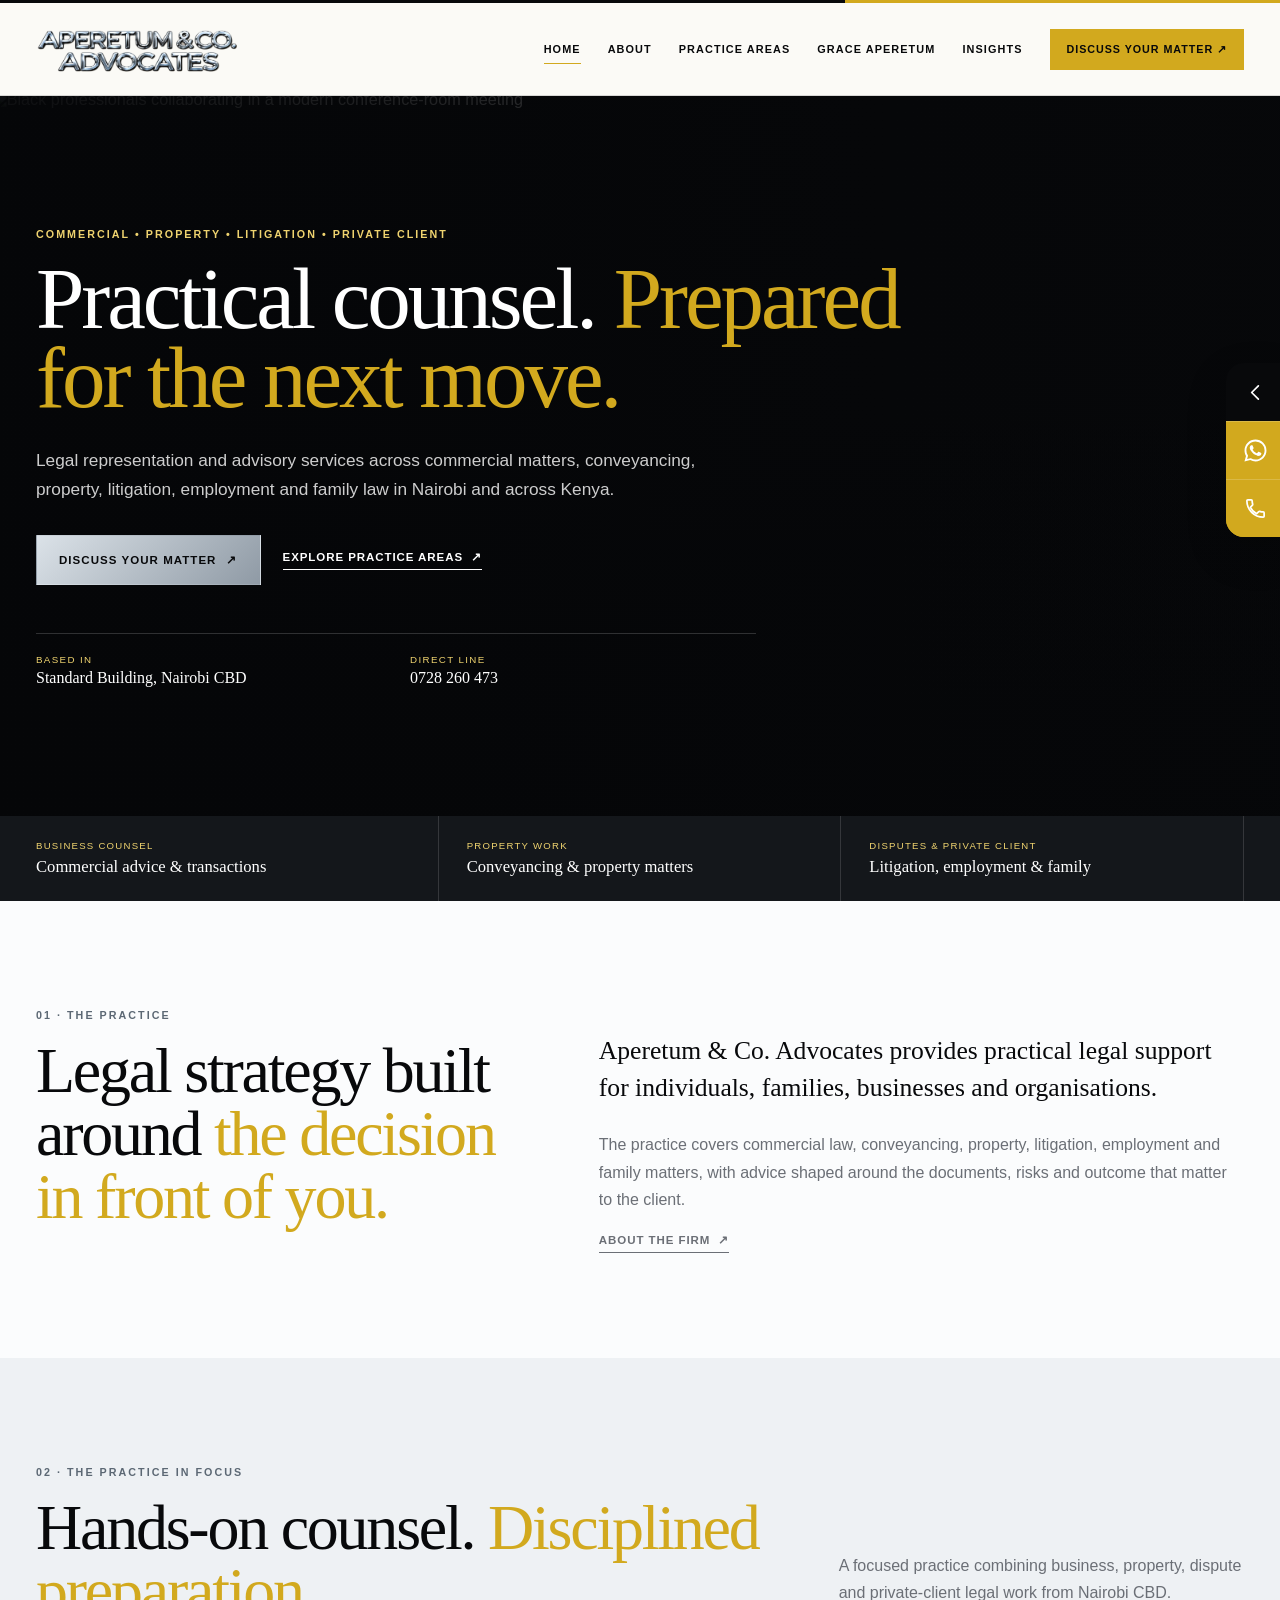
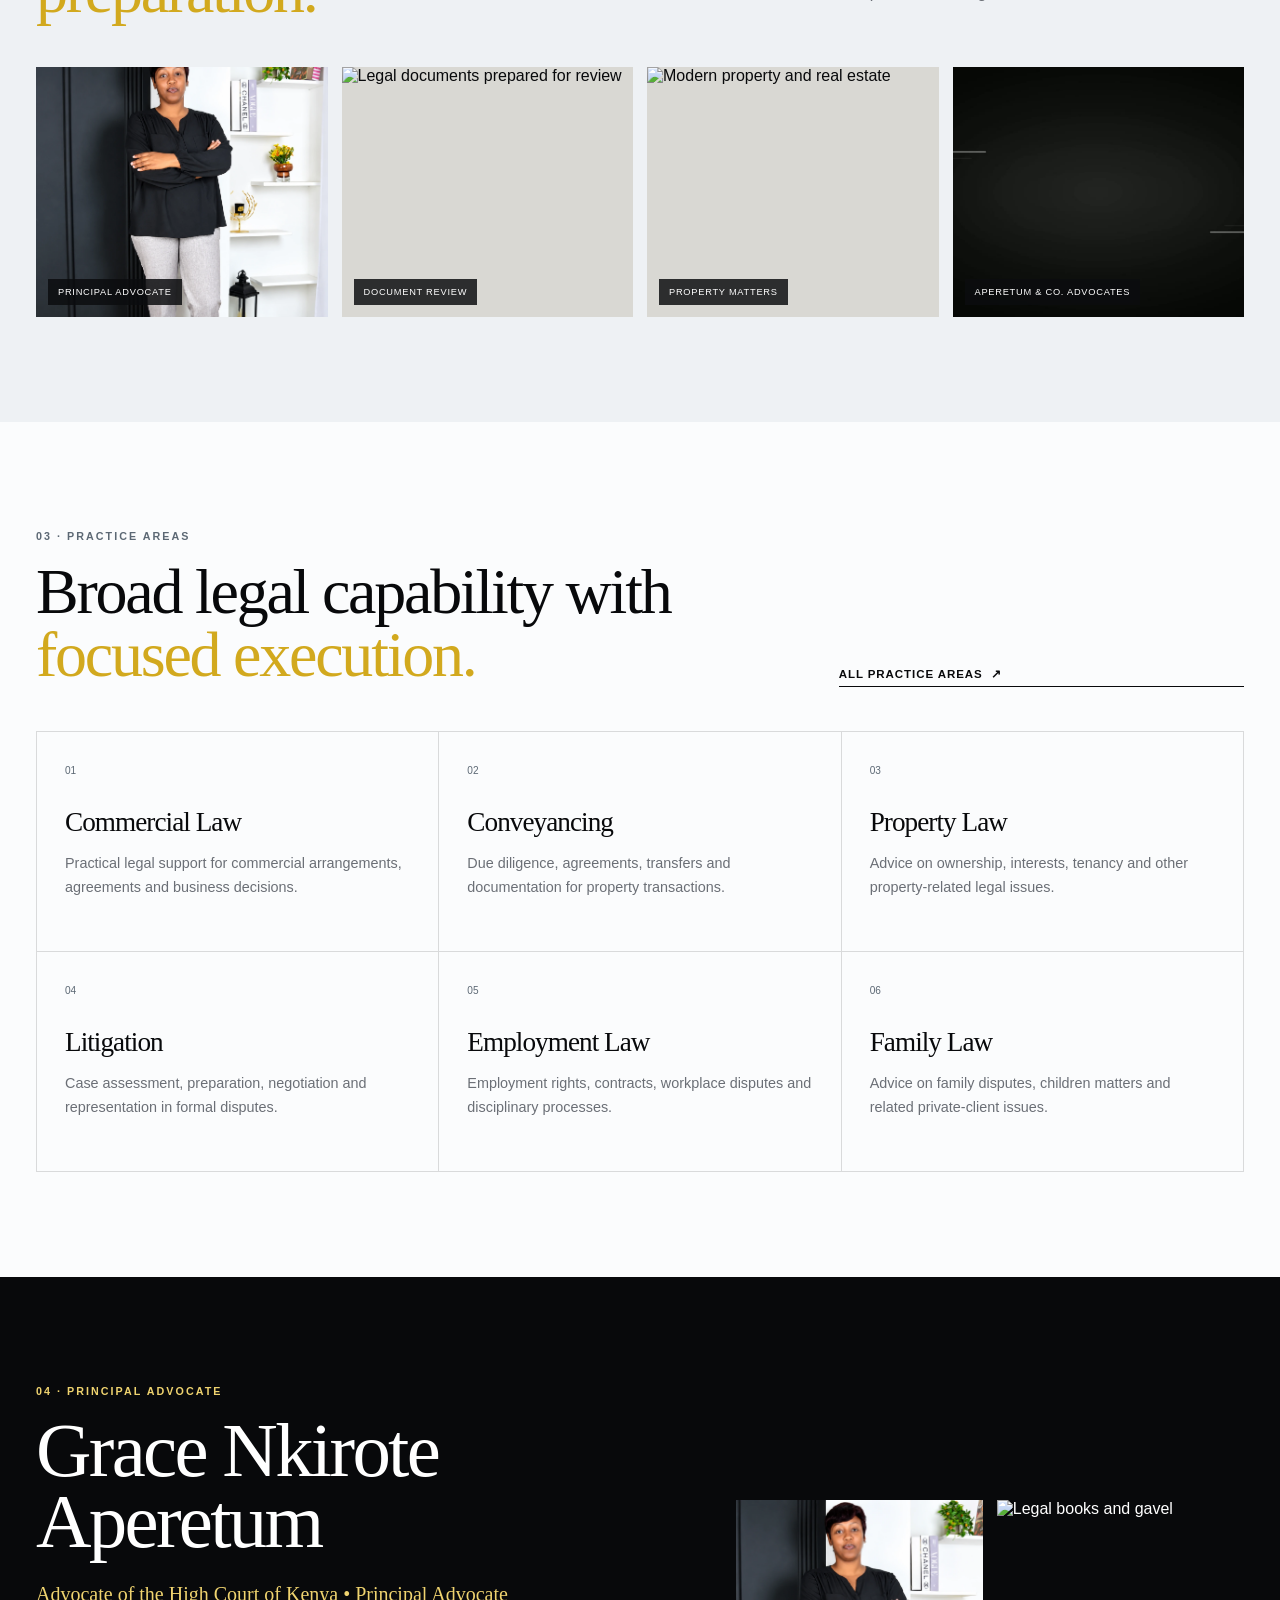
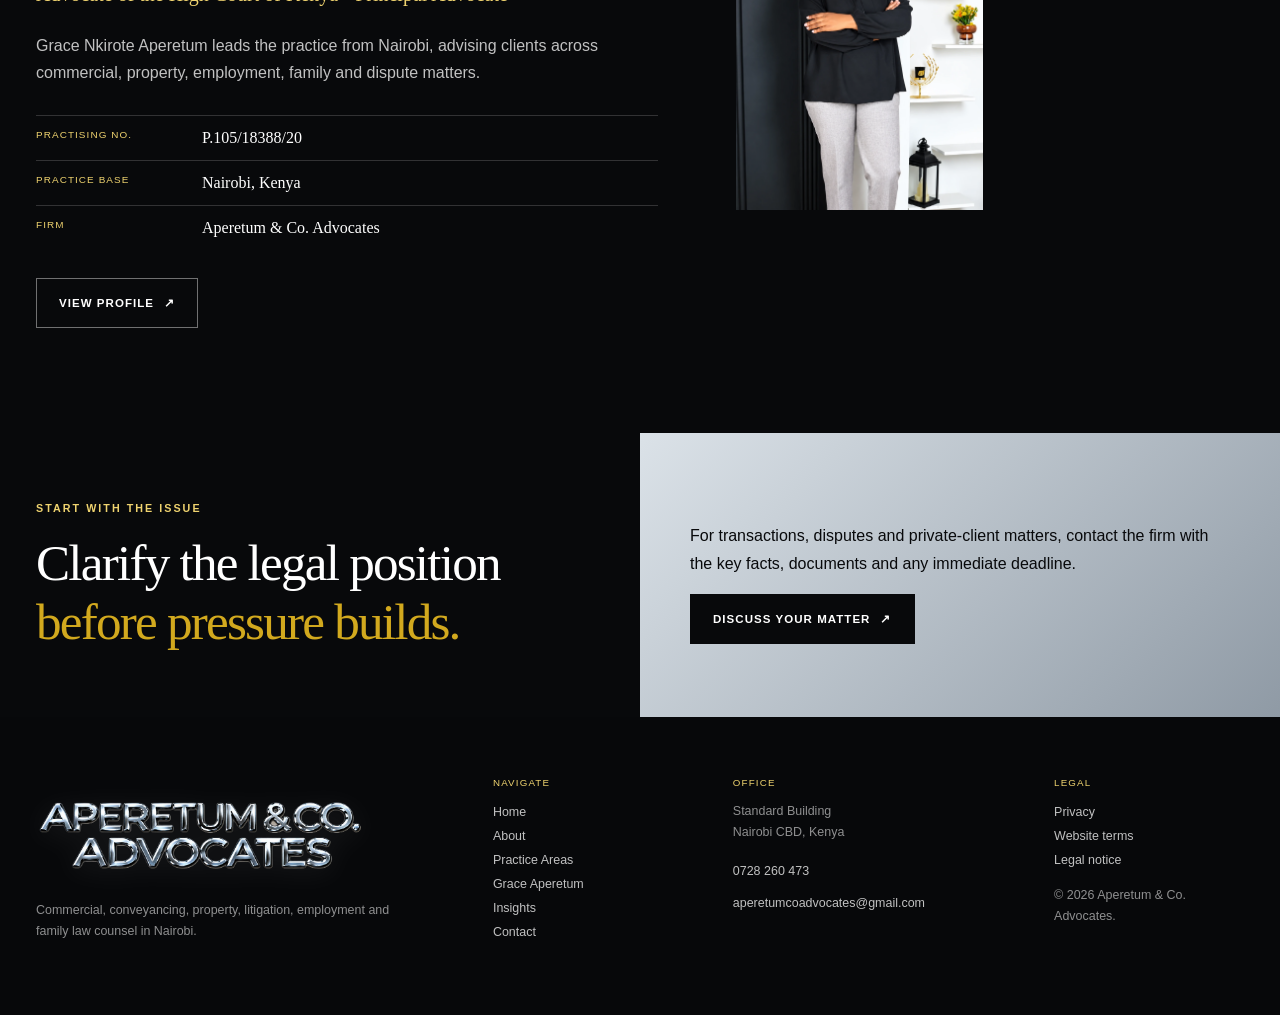
==== index.html @ 04f77118 "Build Aperetum & Co Advocates website" ====
<!doctype html><html lang="en-KE"><head><meta charset="utf-8"><meta name="viewport" content="width=device-width,initial-scale=1,viewport-fit=cover"><title>Aperetum &amp; Co. Advocates | Nairobi</title><meta name="description" content="Nairobi law firm providing commercial, conveyancing, property, litigation, employment and family legal services."><link rel="canonical" href="https://aperetum-co-advocates.vercel.app/"><meta name="theme-color" content="#08090b"><meta property="og:type" content="website"><meta property="og:title" content="Aperetum &amp; Co. Advocates | Nairobi"><meta property="og:description" content="Nairobi law firm providing commercial, conveyancing, property, litigation, employment and family legal services."><meta property="og:url" content="https://aperetum-co-advocates.vercel.app/"><meta property="og:image" content="https://aperetum-co-advocates.vercel.app/images/social-card.jpg"><meta name="twitter:card" content="summary_large_image"><link rel="icon" type="image/png" sizes="192x192" href="/images/icon-192.png"><link rel="apple-touch-icon" href="/images/icon-192.png"><link rel="stylesheet" href="/assets/css/site.css?v=2"><script type="application/ld+json">{"@context": "https://schema.org", "@type": "LegalService", "name": "Aperetum & Co. Advocates", "url": "https://aperetum-co-advocates.vercel.app", "telephone": "+254728260473", "email": "aperetumcoadvocates@gmail.com", "areaServed": "Kenya", "address": {"@type": "PostalAddress", "streetAddress": "Standard Building", "addressLocality": "Nairobi", "addressCountry": "KE"}}</script></head><body><a class="skip-link" href="#main-content">Skip to content</a><header class="site-header" data-header><div class="nav-wrap"><a class="brand" href="/" aria-label="Aperetum & Co. Advocates home"><img src="/assets/media/aperetum-wordmark.webp" alt="Aperetum & Co. Advocates"></a><nav class="desktop-nav" aria-label="Primary navigation"><a href="/" aria-current="page">Home</a><a href="/about">About</a><a href="/practice-areas">Practice Areas</a><a href="/managing-partner">Grace Aperetum</a><a href="/insights">Insights</a><a class="nav-cta" href="/contact">Discuss your matter <span aria-hidden="true">↗</span></a></nav><button class="menu-toggle" type="button" aria-expanded="false" aria-controls="mobile-menu" aria-label="Open menu"><span></span><span></span></button></div><nav class="mobile-menu" id="mobile-menu" aria-label="Mobile navigation" hidden><a href="/" aria-current="page">Home</a><a href="/about">About</a><a href="/practice-areas">Practice Areas</a><a href="/managing-partner">Grace Aperetum</a><a href="/insights">Insights</a><a class="mobile-cta" href="/contact">Discuss your matter <span>↗</span></a></nav></header><aside class="contact-rail is-collapsed" aria-label="Quick contact" data-contact-rail><div class="contact-rail-stack"><button class="contact-rail-toggle" type="button" aria-label="Open contact options" aria-expanded="false" data-contact-toggle><svg viewBox="0 0 24 24" aria-hidden="true"><path d="M9 5l7 7-7 7"/></svg></button><div class="contact-rail-actions"><a href="https://wa.me/254728260473?text=Hello%20Aperetum%20%26%20Co.%20Advocates%2C%20I%20would%20like%20to%20discuss%20a%20legal%20matter." target="_blank" rel="noopener" aria-label="WhatsApp Aperetum & Co. Advocates"><svg class="brand-icon" viewBox="0 0 24 24" aria-hidden="true"><path d="M17.472 14.382c-.297-.149-1.758-.867-2.03-.967-.273-.099-.471-.148-.67.15-.197.297-.767.966-.94 1.164-.173.198-.347.223-.644.075-.297-.149-1.255-.463-2.39-1.475-.883-.788-1.48-1.761-1.653-2.059-.173-.297-.018-.458.13-.606.134-.133.298-.347.446-.52.149-.174.198-.298.298-.497.099-.198.05-.371-.025-.52-.075-.149-.669-1.612-.916-2.207-.242-.579-.487-.5-.669-.51-.173-.008-.372-.01-.57-.01-.198 0-.52.074-.792.372-.272.297-1.04 1.016-1.04 2.479s1.065 2.876 1.213 3.074c.149.198 2.095 3.2 5.077 4.487.709.306 1.262.489 1.694.626.712.226 1.36.194 1.872.118.571-.085 1.758-.719 2.006-1.413.248-.694.248-1.289.173-1.413-.074-.124-.272-.198-.57-.347M12.004 21.5h-.004a9.45 9.45 0 0 1-4.817-1.318l-.345-.205-3.583.94.956-3.493-.224-.358A9.43 9.43 0 0 1 2.5 11.996C2.5 6.757 6.765 2.5 12.005 2.5a9.42 9.42 0 0 1 6.72 2.786 9.43 9.43 0 0 1 2.775 6.718c-.002 5.238-4.267 9.496-9.496 9.496m8.085-17.585A11.36 11.36 0 0 0 12.004.56C5.7.56.573 5.689.57 11.994c0 2.009.524 3.97 1.519 5.699L.475 23.592l6.035-1.583a11.43 11.43 0 0 0 5.49 1.4h.005c6.303 0 11.43-5.128 11.433-11.435a11.36 11.36 0 0 0-3.349-8.059"/></svg></a><a href="tel:+254728260473" aria-label="Call Aperetum & Co. Advocates"><svg viewBox="0 0 24 24" aria-hidden="true"><path d="M6.62 10.79a15.46 15.46 0 0 0 6.59 6.59l2.2-2.2a1 1 0 0 1 1.02-.24c1.12.37 2.33.57 3.57.57a1 1 0 0 1 1 1V20a1 1 0 0 1-1 1C10.61 21 3 13.39 3 4a1 1 0 0 1 1-1h3.5a1 1 0 0 1 1 1c0 1.25.2 2.45.57 3.57a1 1 0 0 1-.25 1.02l-2.2 2.2z"/></svg></a></div></div></aside><main id="main-content"><section class="home-hero video-hero"><img class="hero-background" src="https://images.pexels.com/photos/1181427/pexels-photo-1181427.jpeg?auto=compress&cs=tinysrgb&w=2400" alt="Black professionals collaborating in a modern conference-room meeting" fetchpriority="high" decoding="async"><div class="hero-video-overlay" aria-hidden="true"></div><div class="home-hero-copy reveal"><p class="eyebrow light">Commercial • Property • Litigation • Private Client</p><h1>Practical counsel. <span>Prepared for the next move.</span></h1><p class="hero-lede">Legal representation and advisory services across commercial matters, conveyancing, property, litigation, employment and family law in Nairobi and across Kenya.</p><div class="hero-actions"><a class="button button-gold" href="/contact">Discuss your matter <span>↗</span></a><a class="text-link light-link" href="/practice-areas">Explore practice areas <span>↗</span></a></div><div class="hero-facts"><div><span>Based in</span><strong>Standard Building, Nairobi CBD</strong></div><div><span>Direct line</span><strong>0728 260 473</strong></div></div></div></section><section class="signal-strip"><div><span>Business counsel</span><strong>Commercial advice & transactions</strong></div><div><span>Property work</span><strong>Conveyancing & property matters</strong></div><div><span>Disputes & private client</span><strong>Litigation, employment & family</strong></div></section><section class="section"><div class="container intro-grid"><div><p class="eyebrow">01 · The practice</p><h2>Legal strategy built around <span>the decision in front of you.</span></h2></div><div class="copy"><p class="lead">Aperetum & Co. Advocates provides practical legal support for individuals, families, businesses and organisations.</p><p>The practice covers commercial law, conveyancing, property, litigation, employment and family matters, with advice shaped around the documents, risks and outcome that matter to the client.</p><a class="text-link" href="/about">About the firm <span>↗</span></a></div></div></section><section class="section soft"><div class="container"><div class="section-heading"><div><p class="eyebrow">02 · The practice in focus</p><h2>Hands-on counsel. <span>Disciplined preparation.</span></h2></div><p>A focused practice combining business, property, dispute and private-client legal work from Nairobi CBD.</p></div><div class="media-tiles"><figure class="media-tile reveal"><img loading="lazy" src="/assets/media/grace-aperetum.webp" alt="Grace Nkirote Aperetum, Principal Advocate"><figcaption>Principal Advocate</figcaption></figure><figure class="media-tile reveal"><img loading="lazy" src="https://images.unsplash.com/photo-1450101499163-c8848c66ca85?auto=format&fit=crop&w=1200&q=82" alt="Legal documents prepared for review"><figcaption>Document review</figcaption></figure><figure class="media-tile reveal"><img loading="lazy" src="https://images.unsplash.com/photo-1560518883-ce09059eeffa?auto=format&fit=crop&w=1200&q=82" alt="Modern property and real estate"><figcaption>Property matters</figcaption></figure><figure class="media-tile reveal"><video autoplay muted loop playsinline preload="metadata" poster="/assets/media/aperetum-logo-poster.jpg" aria-label="Animated Aperetum & Co. Advocates logo"><source src="/assets/media/aperetum-logo-intro.mp4" type="video/mp4"></video><figcaption>Aperetum & Co. Advocates</figcaption></figure></div></div></section><section class="section"><div class="container"><div class="section-heading"><div><p class="eyebrow">03 · Practice areas</p><h2>Broad legal capability with <span>focused execution.</span></h2></div><a class="text-link" href="/practice-areas">All practice areas <span>↗</span></a></div><div class="service-grid"><article><span>01</span><h3>Commercial Law</h3><p>Practical legal support for commercial arrangements, agreements and business decisions.</p></article><article><span>02</span><h3>Conveyancing</h3><p>Due diligence, agreements, transfers and documentation for property transactions.</p></article><article><span>03</span><h3>Property Law</h3><p>Advice on ownership, interests, tenancy and other property-related legal issues.</p></article><article><span>04</span><h3>Litigation</h3><p>Case assessment, preparation, negotiation and representation in formal disputes.</p></article><article><span>05</span><h3>Employment Law</h3><p>Employment rights, contracts, workplace disputes and disciplinary processes.</p></article><article><span>06</span><h3>Family Law</h3><p>Advice on family disputes, children matters and related private-client issues.</p></article></div></div></section><section class="section dark"><div class="container profile-compact"><div class="profile-copy"><p class="eyebrow light">04 · Principal Advocate</p><h2>Grace Nkirote Aperetum</h2><p class="role">Advocate of the High Court of Kenya • Principal Advocate</p><p>Grace Nkirote Aperetum leads the practice from Nairobi, advising clients across commercial, property, employment, family and dispute matters.</p><div class="credential-list"><div><span>Practising no.</span><strong>P.105/18388/20</strong></div><div><span>Practice base</span><strong>Nairobi, Kenya</strong></div><div><span>Firm</span><strong>Aperetum & Co. Advocates</strong></div></div><a class="button button-outline-light" href="/managing-partner">View profile <span>↗</span></a></div><div class="profile-mini-tiles"><img loading="lazy" src="/assets/media/grace-aperetum.webp" alt="Grace Nkirote Aperetum"><img loading="lazy" src="https://images.unsplash.com/photo-1589829545856-d10d557cf95f?auto=format&fit=crop&w=1200&q=82" alt="Legal books and gavel"></div></div></section><section class="cta-section"><div><p class="eyebrow light">Start with the issue</p><h2>Clarify the legal position <span>before pressure builds.</span></h2></div><div><p>For transactions, disputes and private-client matters, contact the firm with the key facts, documents and any immediate deadline.</p><a class="button button-dark" href="/contact">Discuss your matter <span>↗</span></a></div></section></main><footer class="site-footer"><div class="footer-grid"><div class="footer-brand"><img src="/assets/media/aperetum-wordmark.webp" alt="Aperetum & Co. Advocates"><p>Commercial, conveyancing, property, litigation, employment and family law counsel in Nairobi.</p></div><div><span class="footer-kicker">Navigate</span><a href="/">Home</a><a href="/about">About</a><a href="/practice-areas">Practice Areas</a><a href="/managing-partner">Grace Aperetum</a><a href="/insights">Insights</a><a href="/contact">Contact</a></div><div><span class="footer-kicker">Office</span><p>Standard Building<br>Nairobi CBD, Kenya</p><p><a href="tel:+254728260473">0728 260 473</a><a href="mailto:aperetumcoadvocates@gmail.com">aperetumcoadvocates@gmail.com</a></p></div><div><span class="footer-kicker">Legal</span><a href="/privacy">Privacy</a><a href="/terms">Website terms</a><a href="/legal-notice">Legal notice</a><p>© 2026 Aperetum & Co. Advocates.</p></div></div></footer><script src="/assets/js/site.js?v=2" defer></script></body></html>
---- assets/css/site.css ----
:root{--ink:#08090b;--ink2:#14171b;--gold:#d2a91e;--gold2:#efd36f;--paper:#fbfcfd;--soft:#eef1f4;--white:#fff;--muted:#6b6f76;--line:rgba(11,12,15,.14);--container:1320px;--serif:Georgia,"Times New Roman",serif;--sans:Inter,ui-sans-serif,-apple-system,BlinkMacSystemFont,"Segoe UI",Arial,sans-serif;--shadow:0 22px 60px rgba(11,12,15,.13)}
*{box-sizing:border-box}html{scroll-behavior:smooth;overflow-x:hidden}body{margin:0;background:var(--paper);color:var(--ink);font-family:var(--sans);overflow-x:hidden;-webkit-font-smoothing:antialiased}a{color:inherit;text-decoration:none}img,video{display:block;max-width:100%}button,input,textarea,select{font:inherit}.container{width:min(var(--container),calc(100% - 72px));margin-inline:auto}.eyebrow{margin:0 0 16px;text-transform:uppercase;letter-spacing:.19em;font-size:.67rem;font-weight:850;color:#5c6874}.eyebrow.light{color:var(--gold2)}h1,h2,h3{font-family:var(--serif);font-weight:500;letter-spacing:-.035em;margin:0}h1 span,h2 span{color:var(--gold)}p{line-height:1.72}.lead{font-family:var(--serif);font-size:clamp(1.28rem,2vw,1.75rem);line-height:1.45}.button{display:inline-flex;align-items:center;justify-content:center;gap:10px;min-height:50px;padding:0 22px;border:1px solid transparent;text-transform:uppercase;letter-spacing:.09em;font-size:.72rem;font-weight:850;transition:.22s ease;cursor:pointer}.button-gold{background:linear-gradient(135deg,#dbe2e8,#8f9aa5);color:#08090b}.button-gold:hover{background:#cfd7de;transform:translateY(-1px)}.button-outline-light{border-color:rgba(255,255,255,.42);color:#fff}.button-outline-light:hover{background:#fff;color:var(--ink)}.button-dark{background:var(--ink);color:#fff}.button-light{background:#fff;color:var(--ink)}.text-link{display:inline-flex;align-items:center;gap:8px;padding-bottom:5px;border-bottom:1px solid currentColor;text-transform:uppercase;letter-spacing:.08em;font-size:.72rem;font-weight:850}.light-link{color:#fff}.reveal{opacity:0;transform:translateY(16px);transition:opacity .65s ease,transform .65s ease}.reveal.is-visible{opacity:1;transform:none}
.site-header{position:sticky;top:0;z-index:100;background:rgba(251,250,246,.96);backdrop-filter:blur(16px);border-top:3px solid var(--ink);border-bottom:1px solid var(--line)}.site-header:after{content:"";position:absolute;right:0;top:-3px;width:34%;height:3px;background:var(--gold)}.nav-wrap{width:min(var(--container),calc(100% - 72px));height:92px;margin:auto;display:flex;align-items:center;gap:38px}.brand{margin-right:auto;min-width:0;display:flex;align-items:center}.brand img{width:318px;height:74px;object-fit:contain;object-position:left center}.desktop-nav{display:flex;align-items:center;gap:27px}.desktop-nav>a:not(.nav-cta){font-size:.68rem;text-transform:uppercase;letter-spacing:.1em;font-weight:850;position:relative;white-space:nowrap}.desktop-nav>a:not(.nav-cta):after{content:"";position:absolute;left:0;bottom:-9px;width:0;height:1px;background:var(--gold);transition:.2s}.desktop-nav>a:hover:after,.desktop-nav>a[aria-current="page"]:after{width:100%}.nav-cta{background:var(--gold);padding:14px 17px;font-size:.67rem;text-transform:uppercase;letter-spacing:.09em;font-weight:850;white-space:nowrap}.menu-toggle{display:none;width:44px;height:44px;border:1px solid var(--line);background:transparent;padding:10px}.menu-toggle span{display:block;height:2px;background:var(--ink);margin:6px 0}.mobile-menu{position:absolute;left:0;right:0;top:100%;background:var(--paper);padding:18px 24px 28px;border-bottom:1px solid var(--line);box-shadow:0 18px 30px rgba(11,12,15,.08)}.mobile-menu a{display:flex;justify-content:space-between;padding:14px 0;border-bottom:1px solid var(--line);font-family:var(--serif);font-size:1.2rem}.mobile-menu .mobile-cta{margin-top:14px;background:var(--gold);padding:15px 16px;border:0;font-family:var(--sans);font-size:.72rem;text-transform:uppercase;letter-spacing:.08em;font-weight:850}
.video-hero{position:relative;min-height:720px;color:#fff;display:flex;align-items:stretch;overflow:hidden;background:#07080a}.hero-background{position:absolute;inset:0;width:100%;height:100%;object-fit:cover;object-position:center 48%;filter:saturate(.78) contrast(1.07) brightness(.9);transform:scale(1.015)}.hero-video-overlay{position:absolute;inset:0;background:linear-gradient(90deg,rgba(5,6,8,.96) 0%,rgba(5,6,8,.86) 40%,rgba(5,6,8,.52) 67%,rgba(5,6,8,.25) 100%),linear-gradient(0deg,rgba(5,6,8,.68),transparent 60%)}.home-hero-copy{position:relative;z-index:2;width:min(var(--container),calc(100% - 72px));margin:auto;padding:clamp(74px,7vw,118px) 0;display:flex;flex-direction:column;justify-content:center}.home-hero h1{font-size:clamp(4rem,6.8vw,7.2rem);line-height:.91;max-width:900px}.hero-lede{max-width:730px;color:rgba(255,255,255,.8);font-size:1.08rem;margin:28px 0 30px}.hero-actions{display:flex;align-items:center;gap:22px;flex-wrap:wrap}.hero-facts{display:grid;grid-template-columns:1fr 1fr;gap:28px;margin-top:48px;padding-top:20px;border-top:1px solid rgba(255,255,255,.17);max-width:720px}.hero-facts span{display:block;text-transform:uppercase;letter-spacing:.14em;font-size:.61rem;color:var(--gold2);margin-bottom:4px}.hero-facts strong{font-family:var(--serif);font-weight:500}.signal-strip{background:var(--ink2);color:#fff;display:grid;grid-template-columns:repeat(3,1fr);padding:0 max(36px,calc((100vw - var(--container))/2))}.signal-strip>div{padding:24px 28px;border-right:1px solid rgba(255,255,255,.14)}.signal-strip>div:first-child{padding-left:0}.signal-strip span{display:block;text-transform:uppercase;letter-spacing:.13em;font-size:.6rem;color:var(--gold2);margin-bottom:6px}.signal-strip strong{font-family:var(--serif);font-weight:500;font-size:1.04rem}
.section{padding:105px 0}.soft{background:var(--soft)}.dark{background:var(--ink);color:#fff}.intro-grid,.editorial-two{display:grid;grid-template-columns:.85fr 1.15fr;gap:86px}.intro-grid h2,.editorial-two h2,.section-heading h2{font-size:clamp(2.9rem,5vw,5.4rem);line-height:.98}.copy{color:var(--muted)}.copy .lead{color:var(--ink)}.section-heading{display:grid;grid-template-columns:1.3fr .7fr;gap:50px;align-items:end;margin-bottom:44px}.section-heading>p{color:var(--muted);max-width:430px}.media-tiles{display:grid;grid-template-columns:repeat(4,1fr);gap:14px}.media-tile{margin:0;position:relative;height:250px;background:#d9d8d3;overflow:hidden}.media-tile img,.media-tile video{width:100%;height:100%;object-fit:cover}.media-tile figcaption,.profile-tile-wall figcaption,.visual-band figcaption,.insight-tiles figcaption,.contact-photo figcaption,.motion-card figcaption{position:absolute;left:12px;bottom:12px;background:rgba(11,12,15,.84);color:#fff;padding:8px 10px;text-transform:uppercase;letter-spacing:.08em;font-size:.58rem;z-index:2}.service-grid{display:grid;grid-template-columns:repeat(3,1fr);border-top:1px solid var(--line);border-left:1px solid var(--line)}.service-grid article{min-height:220px;padding:28px;border-right:1px solid var(--line);border-bottom:1px solid var(--line)}.service-grid span{font-size:.63rem;color:#5c6874}.service-grid h3{font-size:1.7rem;line-height:1.05;margin:30px 0 12px}.service-grid p{color:var(--muted);font-size:.9rem}.profile-compact{display:grid;grid-template-columns:1.1fr .9fr;gap:78px;align-items:center}.profile-copy h2{font-size:clamp(3.3rem,6vw,6rem);line-height:.92}.profile-copy .role{font-family:var(--serif);font-size:1.25rem;color:var(--gold2)}.dark .profile-copy>p:not(.eyebrow):not(.role){color:rgba(255,255,255,.75);max-width:680px}.credential-list{margin:28px 0}.credential-list>div{display:grid;grid-template-columns:150px 1fr;gap:16px;padding:13px 0;border-top:1px solid rgba(255,255,255,.17)}.credential-list span{font-size:.62rem;text-transform:uppercase;letter-spacing:.11em;color:var(--gold2)}.credential-list strong{font-family:var(--serif);font-weight:500}.credential-list.light>div{border-color:var(--line)}.credential-list.light span{color:#5c6874}.profile-mini-tiles{display:grid;grid-template-columns:1fr 1fr;gap:14px}.profile-mini-tiles img{width:100%;height:310px;object-fit:cover}.profile-mini-tiles img:first-child{object-position:center 30%}.cta-section{display:grid;grid-template-columns:1fr 1fr;background:var(--ink);color:#fff}.cta-section>div{padding:66px max(36px,calc((100vw - var(--container))/2));padding-right:50px}.cta-section>div:last-child{background:linear-gradient(135deg,#dbe2e8,#8f9aa5);color:#08090b;padding-left:50px;display:flex;flex-direction:column;justify-content:center;align-items:flex-start}.cta-section h2{font-size:clamp(2.8rem,4vw,4.8rem)}
.page-hero{background:var(--soft);min-height:390px;padding:82px max(36px,calc((100vw - var(--container))/2));display:flex;align-items:end;border-bottom:1px solid var(--line)}.page-hero>div{max-width:980px}.page-hero h1{font-size:clamp(4rem,7vw,7.4rem);line-height:.91}.page-hero p:last-child{max-width:760px;color:var(--muted);font-size:1.02rem}.page-hero.compact{min-height:280px}.values-grid{display:grid;grid-template-columns:repeat(4,1fr);gap:1px;background:var(--line)}.values-grid article{background:var(--paper);padding:34px}.values-grid span{font-size:.62rem;color:#5c6874}.values-grid h3{font-size:1.9rem;margin:40px 0 10px}.values-grid p{color:var(--muted)}.fact-grid{display:grid;grid-template-columns:repeat(3,1fr);border-top:1px solid var(--line);border-left:1px solid var(--line)}.fact-grid>div{padding:24px;border-right:1px solid var(--line);border-bottom:1px solid var(--line)}.fact-grid span{display:block;font-size:.62rem;text-transform:uppercase;letter-spacing:.11em;color:var(--muted);margin-bottom:8px}.fact-grid strong{font-family:var(--serif);font-size:1.12rem}.service-list article{display:grid;grid-template-columns:70px 1fr;gap:22px;padding:34px 0;border-top:1px solid var(--line)}.service-list article:last-child{border-bottom:1px solid var(--line)}.service-list article>span{font-size:.65rem;color:#5c6874}.service-list h2{font-size:clamp(2.2rem,4vw,4.2rem)}.service-list p{max-width:820px;color:var(--muted)}.profile-page{display:grid;grid-template-columns:1.02fr .98fr;gap:70px;align-items:start}.profile-page .profile-copy .role{color:#5c6874}.profile-page .profile-copy>p{color:var(--muted)}.profile-tile-wall{display:grid;grid-template-columns:1fr 1fr;gap:14px}.profile-tile-wall figure{margin:0;position:relative;height:290px;overflow:hidden;background:#fff}.profile-tile-wall img{width:100%;height:100%;object-fit:cover}.profile-tile-wall figure:first-child{grid-column:1/-1;height:520px}.profile-tile-wall figure:first-child img{object-position:center 32%}.insight-list{display:grid;grid-template-columns:1fr 1fr;border-top:1px solid var(--line);border-left:1px solid var(--line)}.insight-list article{padding:30px;min-height:270px;border-right:1px solid var(--line);border-bottom:1px solid var(--line)}.insight-list span{font-size:.63rem;text-transform:uppercase;letter-spacing:.12em;color:#5c6874}.insight-list h2{font-size:2rem;line-height:1.05;margin:24px 0 12px}.insight-list p{color:var(--muted)}.contact-layout{display:grid;grid-template-columns:.9fr 1.1fr;gap:76px}.contact-layout h2{font-size:clamp(2.8rem,4.5vw,4.8rem)}.contact-facts{margin:30px 0;border-top:1px solid var(--line)}.contact-facts>div{padding:16px 0;border-bottom:1px solid var(--line)}.contact-facts span{display:block;font-size:.61rem;text-transform:uppercase;letter-spacing:.11em;color:var(--muted);margin-bottom:5px}.contact-facts strong{font-family:var(--serif);font-weight:500}.contact-note{color:var(--muted);font-size:.86rem}.enquiry-form{background:var(--soft);padding:34px}.enquiry-form label{display:grid;gap:7px;margin-bottom:18px;text-transform:uppercase;letter-spacing:.09em;font-size:.66rem;font-weight:850}.enquiry-form input,.enquiry-form textarea,.enquiry-form select{width:100%;border:1px solid var(--line);background:#fff;padding:13px 14px;color:var(--ink);border-radius:0}.form-status{color:var(--muted);font-size:.78rem}.legal-copy{max-width:850px}.legal-copy p{font-size:1.05rem;color:var(--muted)}.visual-band{display:grid;grid-template-columns:repeat(3,1fr);gap:14px}.visual-band figure,.insight-tiles figure{margin:0;position:relative;height:270px;overflow:hidden;background:#ddd}.visual-band img,.insight-tiles img{width:100%;height:100%;object-fit:cover}.insight-tiles{display:grid;grid-template-columns:repeat(3,1fr);gap:14px;margin-top:36px}.contact-feature-grid{display:grid;grid-template-columns:.95fr 1.05fr;gap:18px;align-items:stretch}.contact-feature-grid .side-card{background:#fff;border:1px solid var(--line);padding:34px;display:flex;flex-direction:column;justify-content:center}.contact-feature-grid .side-card p{color:var(--muted)}.motion-card{position:relative;overflow:hidden;background:var(--ink);min-height:430px;margin:0}.motion-card img,.motion-card video{width:100%;height:100%;object-fit:cover}.contact-photo{margin:24px 0 0;position:relative;height:220px;overflow:hidden}.contact-photo img{width:100%;height:100%;object-fit:cover}.map-shell{margin-top:34px;border:1px solid var(--line);background:#fff;overflow:hidden}.map-shell iframe{width:100%;height:420px;border:0;display:block}
.site-footer{background:#07080a;color:#fff;padding:60px max(36px,calc((100vw - var(--container))/2))}.footer-grid{display:grid;grid-template-columns:1.5fr .7fr 1fr .7fr;gap:50px}.footer-brand img{width:155px;max-width:100%;height:auto}.site-footer p{color:rgba(255,255,255,.55);font-size:.78rem;max-width:370px}.site-footer a{display:block;color:rgba(255,255,255,.75);font-size:.78rem;padding:5px 0}.site-footer a:hover{color:var(--gold2)}.footer-kicker{display:block;text-transform:uppercase;letter-spacing:.12em;color:var(--gold2);font-size:.61rem;margin-bottom:12px}
.contact-rail{position:fixed;right:0;top:50%;z-index:140;transform:translateY(-50%);transition:transform .32s cubic-bezier(.22,.61,.36,1);width:58px}.contact-rail-stack{width:58px;border-radius:18px 0 0 18px;overflow:hidden;box-shadow:0 16px 40px rgba(0,0,0,.2)}.contact-rail button,.contact-rail a{display:flex;align-items:center;justify-content:center;width:58px;height:58px;border:0;cursor:pointer;color:#fff}.contact-rail-toggle{background:var(--ink)}.contact-rail-actions{display:grid;background:var(--gold)}.contact-rail-actions a{background:var(--gold);color:#fff;border-top:1px solid rgba(255,255,255,.18)}.contact-rail-actions a:hover{background:#cfd7de}.contact-rail svg{display:block;width:23px;height:23px;fill:none;stroke:currentColor;stroke-width:1.8;stroke-linecap:round;stroke-linejoin:round}.contact-rail .brand-icon{fill:currentColor;stroke:none}.contact-rail-toggle svg{transition:transform .25s ease}.contact-rail.is-collapsed{transform:translate(4px,-50%)}.contact-rail.is-collapsed .contact-rail-toggle svg{transform:rotate(180deg)}
.skip-link{position:absolute;left:-9999px}.skip-link:focus{left:12px;top:12px;z-index:999;background:#fff;color:#000;padding:10px 14px}
@media(max-width:1160px){.desktop-nav{display:none}.menu-toggle{display:block}.nav-wrap{height:82px}.brand img{width:286px;height:66px}.intro-grid,.editorial-two,.profile-compact,.profile-page,.contact-layout,.contact-feature-grid{grid-template-columns:1fr;gap:48px}.media-tiles{grid-template-columns:1fr 1fr}.service-grid{grid-template-columns:1fr 1fr}.values-grid,.fact-grid{grid-template-columns:1fr 1fr}.footer-grid{grid-template-columns:1.3fr 1fr 1fr}.footer-grid>div:last-child{grid-column:2/4}.visual-band,.insight-tiles{grid-template-columns:1fr 1fr}.profile-tile-wall figure:first-child{height:480px}}
@media(max-width:820px){.container,.nav-wrap{width:min(100% - 36px,var(--container))}.home-hero{min-height:0}.home-hero-copy{width:calc(100% - 36px);padding:86px 0 64px}.home-hero h1{font-size:clamp(3.3rem,11vw,5.4rem)}.video-hero{min-height:680px}.hero-background{object-position:61% center}.hero-video-overlay{background:linear-gradient(90deg,rgba(5,6,8,.96),rgba(5,6,8,.83) 72%,rgba(5,6,8,.57))}.signal-strip{grid-template-columns:1fr;padding:0 18px}.signal-strip>div{padding:18px 0;border-right:0;border-bottom:1px solid rgba(255,255,255,.14)}.section{padding:76px 0}.section-heading{grid-template-columns:1fr;gap:18px}.media-tile{height:230px}.profile-mini-tiles img{height:260px}.cta-section{grid-template-columns:1fr}.cta-section>div,.cta-section>div:last-child{padding:48px 18px}.page-hero{min-height:340px;padding:68px 18px}.footer-grid{grid-template-columns:1fr 1fr}.footer-grid>div:last-child{grid-column:auto}.contact-rail{top:auto;bottom:72px;transform:none;width:52px}.contact-rail-stack{width:52px;border-radius:16px 0 0 16px}.contact-rail button,.contact-rail a{width:52px;height:52px}.contact-rail.is-collapsed{transform:translateX(4px)}body{scrollbar-width:none}body::-webkit-scrollbar{display:none}.profile-tile-wall figure:first-child{height:440px}}
@media(max-width:560px){.nav-wrap{height:76px;width:calc(100% - 28px)}.brand img{width:230px;height:56px}.menu-toggle{width:42px;height:42px}.home-hero-copy{width:calc(100% - 34px);padding:70px 0 50px}.home-hero h1{font-size:3.35rem;max-width:100%}.hero-lede{font-size:.94rem}.hero-facts{grid-template-columns:1fr;gap:12px}.video-hero{min-height:650px}.hero-background{object-position:58% center}.hero-video-overlay{background:linear-gradient(90deg,rgba(5,6,8,.97),rgba(5,6,8,.84) 78%,rgba(5,6,8,.62))}.section{padding:64px 0}.intro-grid h2,.editorial-two h2,.section-heading h2{font-size:2.75rem}.media-tiles,.service-grid,.values-grid,.fact-grid,.profile-mini-tiles,.profile-tile-wall,.insight-list,.visual-band,.insight-tiles{grid-template-columns:1fr}.media-tile,.profile-tile-wall figure,.visual-band figure,.insight-tiles figure{height:220px}.profile-tile-wall figure:first-child{grid-column:auto;height:430px}.profile-mini-tiles img{height:230px}.service-grid article{min-height:190px}.page-hero{min-height:300px;padding:58px 18px}.page-hero h1{font-size:3.35rem}.service-list article{grid-template-columns:42px 1fr;gap:12px}.service-list h2{font-size:2.35rem}.footer-grid{grid-template-columns:1fr;gap:28px}.footer-brand img{width:135px}.enquiry-form{padding:24px 18px}.enquiry-form input,.enquiry-form textarea,.enquiry-form select{font-size:16px}.contact-rail{bottom:24px;width:48px}.contact-rail-stack{width:48px;border-radius:14px 0 0 14px}.contact-rail button,.contact-rail a{width:48px;height:48px}.contact-rail svg{width:20px;height:20px}.contact-rail.is-collapsed{transform:translateX(4px)}.credential-list>div{grid-template-columns:110px 1fr}.motion-card{min-height:330px}.map-shell iframe{height:330px}.button{max-width:100%;text-align:center}.contact-layout h2{overflow-wrap:anywhere}}
@media(max-width:390px){.brand img{width:205px}.home-hero h1,.page-hero h1{font-size:3rem}.home-hero-copy{width:calc(100% - 28px)}.container{width:calc(100% - 28px)}.hero-actions .button{width:100%}.hero-actions .text-link{margin-top:4px}.profile-tile-wall figure:first-child{height:390px}}
@media(prefers-reduced-motion:reduce){html{scroll-behavior:auto}*,*::before,*::after{animation-duration:.01ms!important;animation-iteration-count:1!important;transition-duration:.01ms!important}.reveal{opacity:1;transform:none}.hero-background{transform:none}}

/* Aperetum production refinements */
.brand img{width:340px;height:68px;object-fit:contain;object-position:left center}
.footer-brand img{width:330px;max-width:100%;height:auto;filter:drop-shadow(0 4px 14px rgba(255,255,255,.08))}
@media(max-width:1260px){.desktop-nav{display:none}.menu-toggle{display:block}.nav-wrap{height:82px}.brand img{width:300px;height:62px}}
@media(max-width:560px){.brand img{width:218px;height:52px}.footer-brand img{width:260px}}
@media(max-width:390px){.brand img{width:188px}}
.media-tile video{width:100%;height:100%;object-fit:cover}
.profile-mini-tiles img,.profile-tile-wall img{object-position:center 20%}
.chrome-panel{background:linear-gradient(145deg,#0b0c0f,#20252b);border:1px solid rgba(255,255,255,.12)}
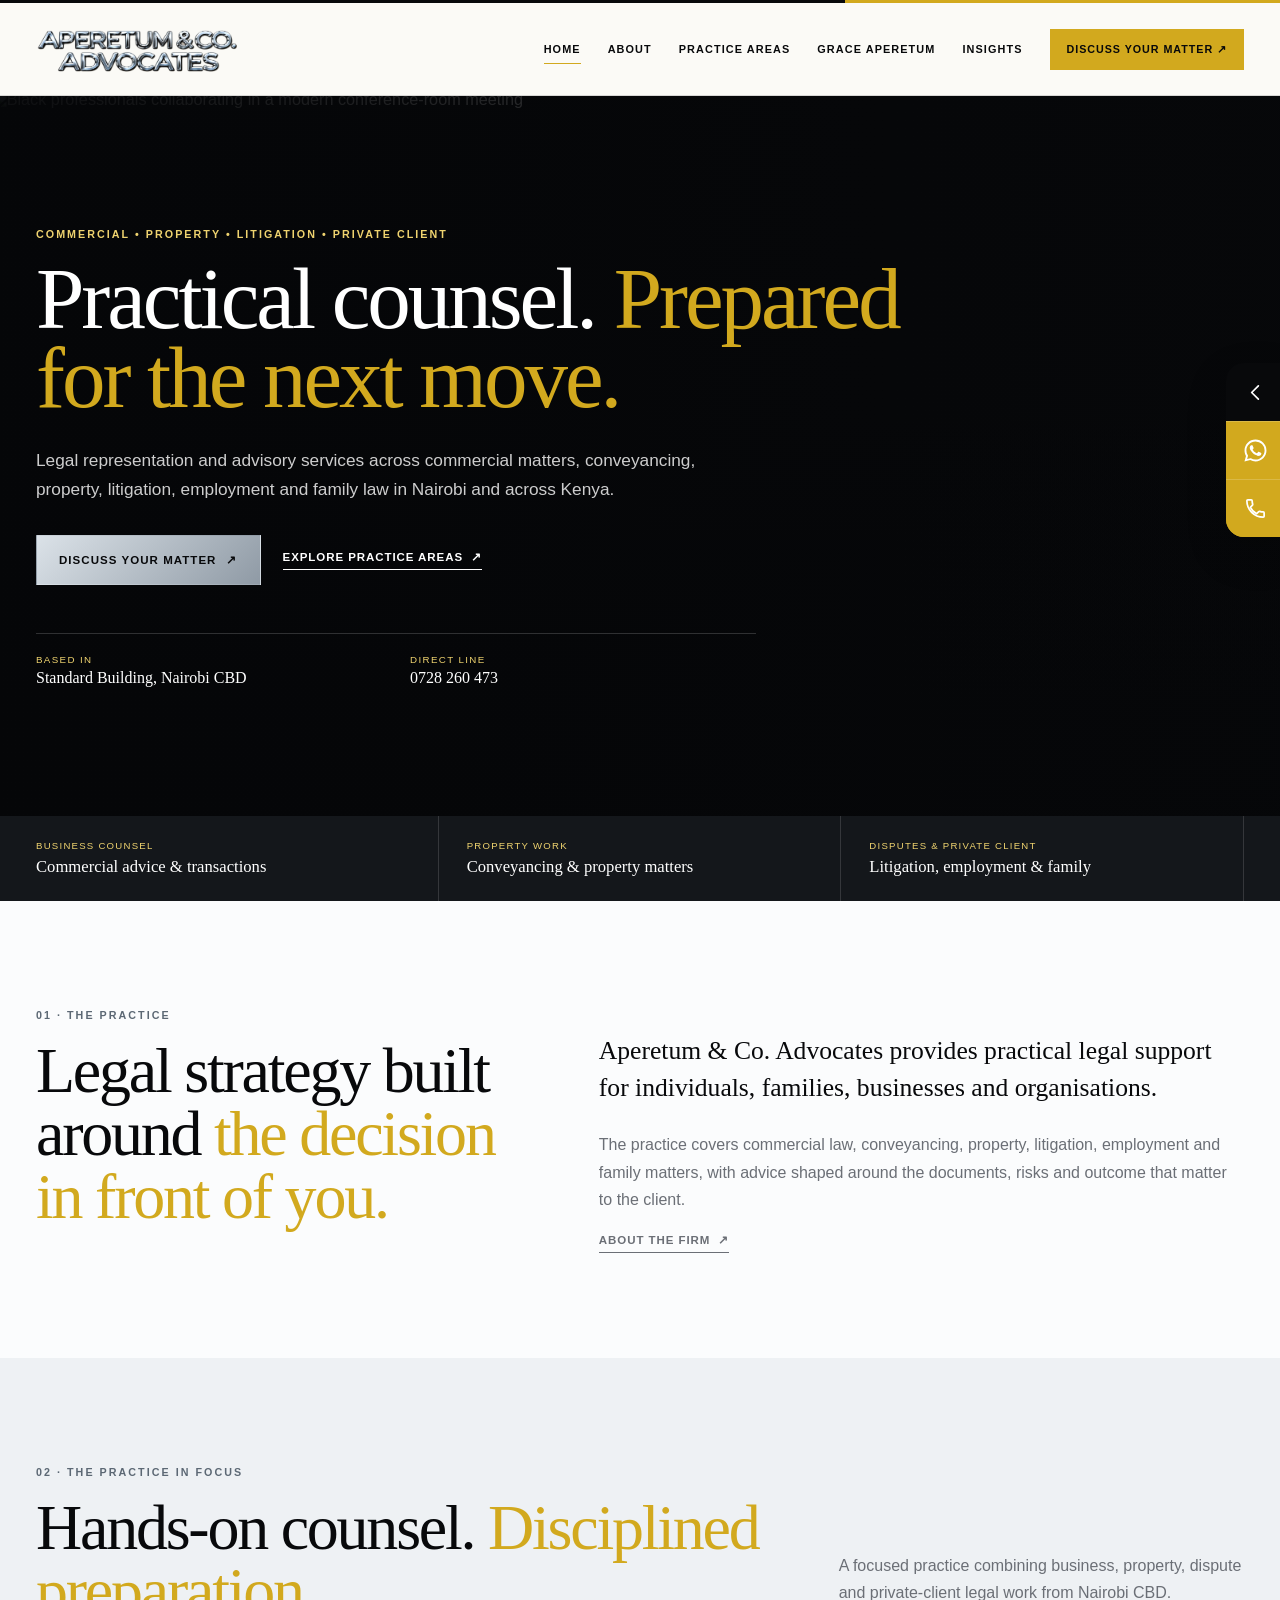
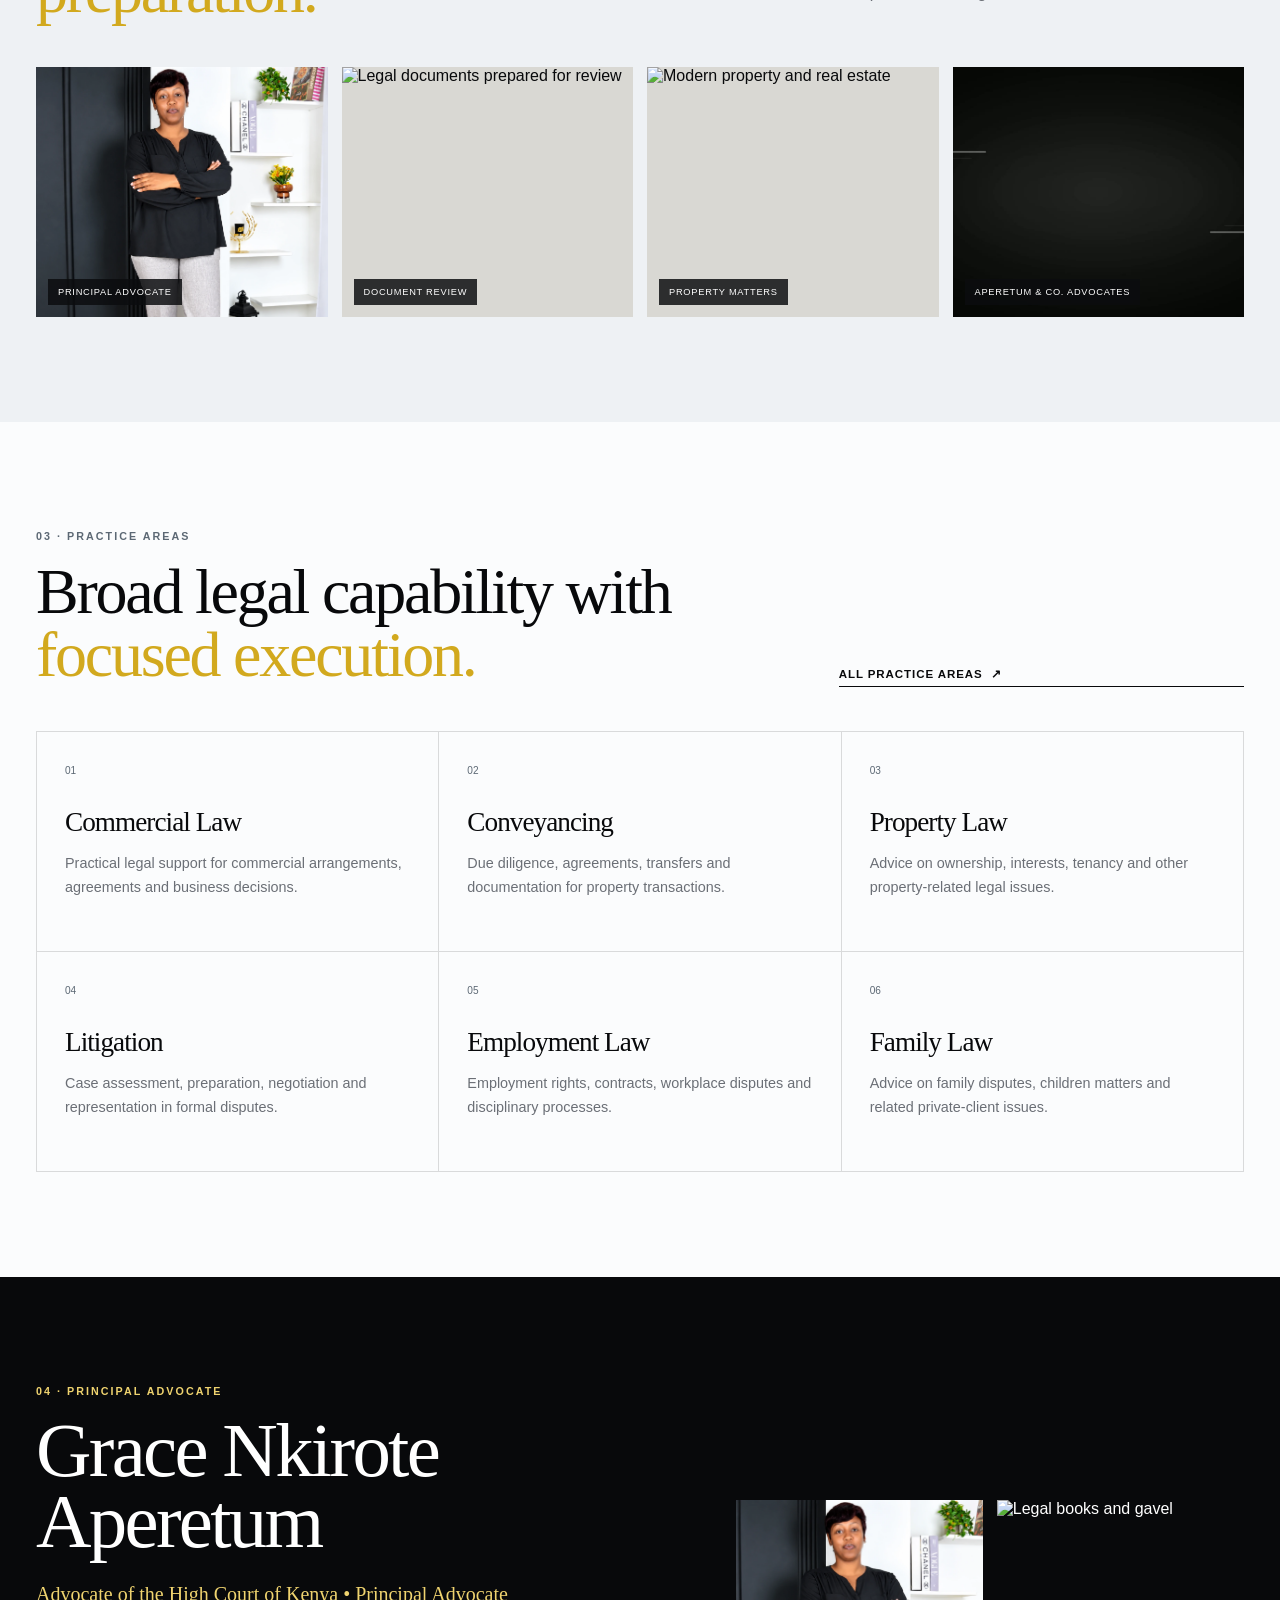
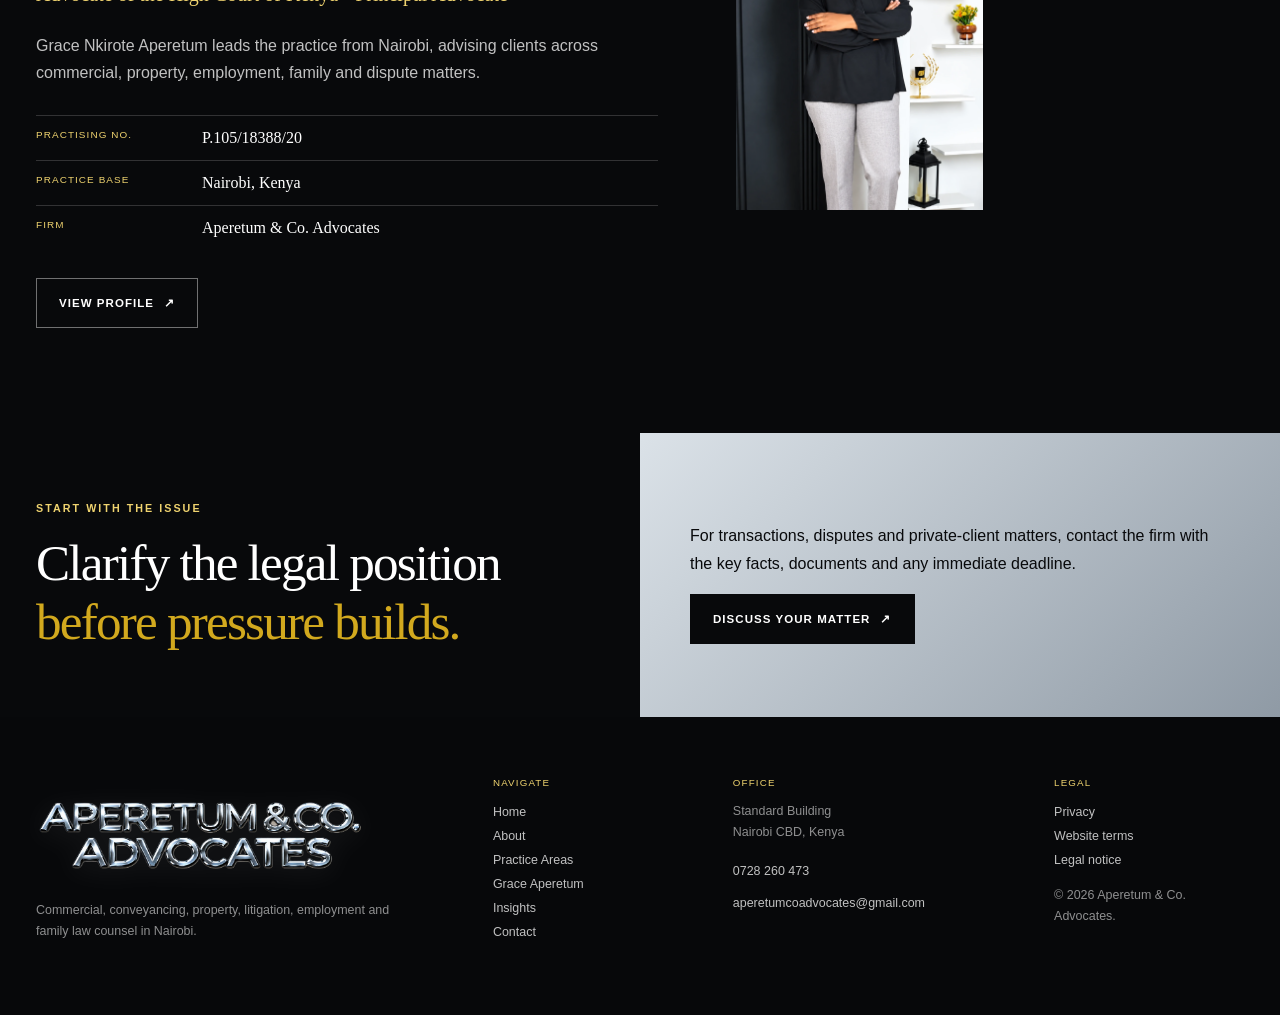
==== commit 5e64bd4f: "Fix principal advocate portrait cropping" ====
--- a/index.html
+++ b/index.html
@@ -1 +1 @@
-<!doctype html><html lang="en-KE"><head><meta charset="utf-8"><meta name="viewport" content="width=device-width,initial-scale=1,viewport-fit=cover"><title>Aperetum &amp; Co. Advocates | Nairobi</title><meta name="description" content="Nairobi law firm providing commercial, conveyancing, property, litigation, employment and family legal services."><link rel="canonical" href="https://aperetum-co-advocates.vercel.app/"><meta name="theme-color" content="#08090b"><meta property="og:type" content="website"><meta property="og:title" content="Aperetum &amp; Co. Advocates | Nairobi"><meta property="og:description" content="Nairobi law firm providing commercial, conveyancing, property, litigation, employment and family legal services."><meta property="og:url" content="https://aperetum-co-advocates.vercel.app/"><meta property="og:image" content="https://aperetum-co-advocates.vercel.app/images/social-card.jpg"><meta name="twitter:card" content="summary_large_image"><link rel="icon" type="image/png" sizes="192x192" href="/images/icon-192.png"><link rel="apple-touch-icon" href="/images/icon-192.png"><link rel="stylesheet" href="/assets/css/site.css?v=2"><script type="application/ld+json">{"@context": "https://schema.org", "@type": "LegalService", "name": "Aperetum & Co. Advocates", "url": "https://aperetum-co-advocates.vercel.app", "telephone": "+254728260473", "email": "aperetumcoadvocates@gmail.com", "areaServed": "Kenya", "address": {"@type": "PostalAddress", "streetAddress": "Standard Building", "addressLocality": "Nairobi", "addressCountry": "KE"}}</script></head><body><a class="skip-link" href="#main-content">Skip to content</a><header class="site-header" data-header><div class="nav-wrap"><a class="brand" href="/" aria-label="Aperetum & Co. Advocates home"><img src="/assets/media/aperetum-wordmark.webp" alt="Aperetum & Co. Advocates"></a><nav class="desktop-nav" aria-label="Primary navigation"><a href="/" aria-current="page">Home</a><a href="/about">About</a><a href="/practice-areas">Practice Areas</a><a href="/managing-partner">Grace Aperetum</a><a href="/insights">Insights</a><a class="nav-cta" href="/contact">Discuss your matter <span aria-hidden="true">↗</span></a></nav><button class="menu-toggle" type="button" aria-expanded="false" aria-controls="mobile-menu" aria-label="Open menu"><span></span><span></span></button></div><nav class="mobile-menu" id="mobile-menu" aria-label="Mobile navigation" hidden><a href="/" aria-current="page">Home</a><a href="/about">About</a><a href="/practice-areas">Practice Areas</a><a href="/managing-partner">Grace Aperetum</a><a href="/insights">Insights</a><a class="mobile-cta" href="/contact">Discuss your matter <span>↗</span></a></nav></header><aside class="contact-rail is-collapsed" aria-label="Quick contact" data-contact-rail><div class="contact-rail-stack"><button class="contact-rail-toggle" type="button" aria-label="Open contact options" aria-expanded="false" data-contact-toggle><svg viewBox="0 0 24 24" aria-hidden="true"><path d="M9 5l7 7-7 7"/></svg></button><div class="contact-rail-actions"><a href="https://wa.me/254728260473?text=Hello%20Aperetum%20%26%20Co.%20Advocates%2C%20I%20would%20like%20to%20discuss%20a%20legal%20matter." target="_blank" rel="noopener" aria-label="WhatsApp Aperetum & Co. Advocates"><svg class="brand-icon" viewBox="0 0 24 24" aria-hidden="true"><path d="M17.472 14.382c-.297-.149-1.758-.867-2.03-.967-.273-.099-.471-.148-.67.15-.197.297-.767.966-.94 1.164-.173.198-.347.223-.644.075-.297-.149-1.255-.463-2.39-1.475-.883-.788-1.48-1.761-1.653-2.059-.173-.297-.018-.458.13-.606.134-.133.298-.347.446-.52.149-.174.198-.298.298-.497.099-.198.05-.371-.025-.52-.075-.149-.669-1.612-.916-2.207-.242-.579-.487-.5-.669-.51-.173-.008-.372-.01-.57-.01-.198 0-.52.074-.792.372-.272.297-1.04 1.016-1.04 2.479s1.065 2.876 1.213 3.074c.149.198 2.095 3.2 5.077 4.487.709.306 1.262.489 1.694.626.712.226 1.36.194 1.872.118.571-.085 1.758-.719 2.006-1.413.248-.694.248-1.289.173-1.413-.074-.124-.272-.198-.57-.347M12.004 21.5h-.004a9.45 9.45 0 0 1-4.817-1.318l-.345-.205-3.583.94.956-3.493-.224-.358A9.43 9.43 0 0 1 2.5 11.996C2.5 6.757 6.765 2.5 12.005 2.5a9.42 9.42 0 0 1 6.72 2.786 9.43 9.43 0 0 1 2.775 6.718c-.002 5.238-4.267 9.496-9.496 9.496m8.085-17.585A11.36 11.36 0 0 0 12.004.56C5.7.56.573 5.689.57 11.994c0 2.009.524 3.97 1.519 5.699L.475 23.592l6.035-1.583a11.43 11.43 0 0 0 5.49 1.4h.005c6.303 0 11.43-5.128 11.433-11.435a11.36 11.36 0 0 0-3.349-8.059"/></svg></a><a href="tel:+254728260473" aria-label="Call Aperetum & Co. Advocates"><svg viewBox="0 0 24 24" aria-hidden="true"><path d="M6.62 10.79a15.46 15.46 0 0 0 6.59 6.59l2.2-2.2a1 1 0 0 1 1.02-.24c1.12.37 2.33.57 3.57.57a1 1 0 0 1 1 1V20a1 1 0 0 1-1 1C10.61 21 3 13.39 3 4a1 1 0 0 1 1-1h3.5a1 1 0 0 1 1 1c0 1.25.2 2.45.57 3.57a1 1 0 0 1-.25 1.02l-2.2 2.2z"/></svg></a></div></div></aside><main id="main-content"><section class="home-hero video-hero"><img class="hero-background" src="https://images.pexels.com/photos/1181427/pexels-photo-1181427.jpeg?auto=compress&cs=tinysrgb&w=2400" alt="Black professionals collaborating in a modern conference-room meeting" fetchpriority="high" decoding="async"><div class="hero-video-overlay" aria-hidden="true"></div><div class="home-hero-copy reveal"><p class="eyebrow light">Commercial • Property • Litigation • Private Client</p><h1>Practical counsel. <span>Prepared for the next move.</span></h1><p class="hero-lede">Legal representation and advisory services across commercial matters, conveyancing, property, litigation, employment and family law in Nairobi and across Kenya.</p><div class="hero-actions"><a class="button button-gold" href="/contact">Discuss your matter <span>↗</span></a><a class="text-link light-link" href="/practice-areas">Explore practice areas <span>↗</span></a></div><div class="hero-facts"><div><span>Based in</span><strong>Standard Building, Nairobi CBD</strong></div><div><span>Direct line</span><strong>0728 260 473</strong></div></div></div></section><section class="signal-strip"><div><span>Business counsel</span><strong>Commercial advice & transactions</strong></div><div><span>Property work</span><strong>Conveyancing & property matters</strong></div><div><span>Disputes & private client</span><strong>Litigation, employment & family</strong></div></section><section class="section"><div class="container intro-grid"><div><p class="eyebrow">01 · The practice</p><h2>Legal strategy built around <span>the decision in front of you.</span></h2></div><div class="copy"><p class="lead">Aperetum & Co. Advocates provides practical legal support for individuals, families, businesses and organisations.</p><p>The practice covers commercial law, conveyancing, property, litigation, employment and family matters, with advice shaped around the documents, risks and outcome that matter to the client.</p><a class="text-link" href="/about">About the firm <span>↗</span></a></div></div></section><section class="section soft"><div class="container"><div class="section-heading"><div><p class="eyebrow">02 · The practice in focus</p><h2>Hands-on counsel. <span>Disciplined preparation.</span></h2></div><p>A focused practice combining business, property, dispute and private-client legal work from Nairobi CBD.</p></div><div class="media-tiles"><figure class="media-tile reveal"><img loading="lazy" src="/assets/media/grace-aperetum.webp" alt="Grace Nkirote Aperetum, Principal Advocate"><figcaption>Principal Advocate</figcaption></figure><figure class="media-tile reveal"><img loading="lazy" src="https://images.unsplash.com/photo-1450101499163-c8848c66ca85?auto=format&fit=crop&w=1200&q=82" alt="Legal documents prepared for review"><figcaption>Document review</figcaption></figure><figure class="media-tile reveal"><img loading="lazy" src="https://images.unsplash.com/photo-1560518883-ce09059eeffa?auto=format&fit=crop&w=1200&q=82" alt="Modern property and real estate"><figcaption>Property matters</figcaption></figure><figure class="media-tile reveal"><video autoplay muted loop playsinline preload="metadata" poster="/assets/media/aperetum-logo-poster.jpg" aria-label="Animated Aperetum & Co. Advocates logo"><source src="/assets/media/aperetum-logo-intro.mp4" type="video/mp4"></video><figcaption>Aperetum & Co. Advocates</figcaption></figure></div></div></section><section class="section"><div class="container"><div class="section-heading"><div><p class="eyebrow">03 · Practice areas</p><h2>Broad legal capability with <span>focused execution.</span></h2></div><a class="text-link" href="/practice-areas">All practice areas <span>↗</span></a></div><div class="service-grid"><article><span>01</span><h3>Commercial Law</h3><p>Practical legal support for commercial arrangements, agreements and business decisions.</p></article><article><span>02</span><h3>Conveyancing</h3><p>Due diligence, agreements, transfers and documentation for property transactions.</p></article><article><span>03</span><h3>Property Law</h3><p>Advice on ownership, interests, tenancy and other property-related legal issues.</p></article><article><span>04</span><h3>Litigation</h3><p>Case assessment, preparation, negotiation and representation in formal disputes.</p></article><article><span>05</span><h3>Employment Law</h3><p>Employment rights, contracts, workplace disputes and disciplinary processes.</p></article><article><span>06</span><h3>Family Law</h3><p>Advice on family disputes, children matters and related private-client issues.</p></article></div></div></section><section class="section dark"><div class="container profile-compact"><div class="profile-copy"><p class="eyebrow light">04 · Principal Advocate</p><h2>Grace Nkirote Aperetum</h2><p class="role">Advocate of the High Court of Kenya • Principal Advocate</p><p>Grace Nkirote Aperetum leads the practice from Nairobi, advising clients across commercial, property, employment, family and dispute matters.</p><div class="credential-list"><div><span>Practising no.</span><strong>P.105/18388/20</strong></div><div><span>Practice base</span><strong>Nairobi, Kenya</strong></div><div><span>Firm</span><strong>Aperetum & Co. Advocates</strong></div></div><a class="button button-outline-light" href="/managing-partner">View profile <span>↗</span></a></div><div class="profile-mini-tiles"><img loading="lazy" src="/assets/media/grace-aperetum.webp" alt="Grace Nkirote Aperetum"><img loading="lazy" src="https://images.unsplash.com/photo-1589829545856-d10d557cf95f?auto=format&fit=crop&w=1200&q=82" alt="Legal books and gavel"></div></div></section><section class="cta-section"><div><p class="eyebrow light">Start with the issue</p><h2>Clarify the legal position <span>before pressure builds.</span></h2></div><div><p>For transactions, disputes and private-client matters, contact the firm with the key facts, documents and any immediate deadline.</p><a class="button button-dark" href="/contact">Discuss your matter <span>↗</span></a></div></section></main><footer class="site-footer"><div class="footer-grid"><div class="footer-brand"><img src="/assets/media/aperetum-wordmark.webp" alt="Aperetum & Co. Advocates"><p>Commercial, conveyancing, property, litigation, employment and family law counsel in Nairobi.</p></div><div><span class="footer-kicker">Navigate</span><a href="/">Home</a><a href="/about">About</a><a href="/practice-areas">Practice Areas</a><a href="/managing-partner">Grace Aperetum</a><a href="/insights">Insights</a><a href="/contact">Contact</a></div><div><span class="footer-kicker">Office</span><p>Standard Building<br>Nairobi CBD, Kenya</p><p><a href="tel:+254728260473">0728 260 473</a><a href="mailto:aperetumcoadvocates@gmail.com">aperetumcoadvocates@gmail.com</a></p></div><div><span class="footer-kicker">Legal</span><a href="/privacy">Privacy</a><a href="/terms">Website terms</a><a href="/legal-notice">Legal notice</a><p>© 2026 Aperetum & Co. Advocates.</p></div></div></footer><script src="/assets/js/site.js?v=2" defer></script></body></html>+<!doctype html><html lang="en-KE"><head><meta charset="utf-8"><meta name="viewport" content="width=device-width,initial-scale=1,viewport-fit=cover"><title>Aperetum &amp; Co. Advocates | Nairobi</title><meta name="description" content="Nairobi law firm providing commercial, conveyancing, property, litigation, employment and family legal services."><link rel="canonical" href="https://aperetum-co-advocates.vercel.app/"><meta name="theme-color" content="#08090b"><meta property="og:type" content="website"><meta property="og:title" content="Aperetum &amp; Co. Advocates | Nairobi"><meta property="og:description" content="Nairobi law firm providing commercial, conveyancing, property, litigation, employment and family legal services."><meta property="og:url" content="https://aperetum-co-advocates.vercel.app/"><meta property="og:image" content="https://aperetum-co-advocates.vercel.app/images/social-card.jpg"><meta name="twitter:card" content="summary_large_image"><link rel="icon" type="image/png" sizes="192x192" href="/images/icon-192.png"><link rel="apple-touch-icon" href="/images/icon-192.png"><link rel="stylesheet" href="/assets/css/site.css?v=3"><script type="application/ld+json">{"@context": "https://schema.org", "@type": "LegalService", "name": "Aperetum & Co. Advocates", "url": "https://aperetum-co-advocates.vercel.app", "telephone": "+254728260473", "email": "aperetumcoadvocates@gmail.com", "areaServed": "Kenya", "address": {"@type": "PostalAddress", "streetAddress": "Standard Building", "addressLocality": "Nairobi", "addressCountry": "KE"}}</script></head><body><a class="skip-link" href="#main-content">Skip to content</a><header class="site-header" data-header><div class="nav-wrap"><a class="brand" href="/" aria-label="Aperetum & Co. Advocates home"><img src="/assets/media/aperetum-wordmark.webp" alt="Aperetum & Co. Advocates"></a><nav class="desktop-nav" aria-label="Primary navigation"><a href="/" aria-current="page">Home</a><a href="/about">About</a><a href="/practice-areas">Practice Areas</a><a href="/managing-partner">Grace Aperetum</a><a href="/insights">Insights</a><a class="nav-cta" href="/contact">Discuss your matter <span aria-hidden="true">↗</span></a></nav><button class="menu-toggle" type="button" aria-expanded="false" aria-controls="mobile-menu" aria-label="Open menu"><span></span><span></span></button></div><nav class="mobile-menu" id="mobile-menu" aria-label="Mobile navigation" hidden><a href="/" aria-current="page">Home</a><a href="/about">About</a><a href="/practice-areas">Practice Areas</a><a href="/managing-partner">Grace Aperetum</a><a href="/insights">Insights</a><a class="mobile-cta" href="/contact">Discuss your matter <span>↗</span></a></nav></header><aside class="contact-rail is-collapsed" aria-label="Quick contact" data-contact-rail><div class="contact-rail-stack"><button class="contact-rail-toggle" type="button" aria-label="Open contact options" aria-expanded="false" data-contact-toggle><svg viewBox="0 0 24 24" aria-hidden="true"><path d="M9 5l7 7-7 7"/></svg></button><div class="contact-rail-actions"><a href="https://wa.me/254728260473?text=Hello%20Aperetum%20%26%20Co.%20Advocates%2C%20I%20would%20like%20to%20discuss%20a%20legal%20matter." target="_blank" rel="noopener" aria-label="WhatsApp Aperetum & Co. Advocates"><svg class="brand-icon" viewBox="0 0 24 24" aria-hidden="true"><path d="M17.472 14.382c-.297-.149-1.758-.867-2.03-.967-.273-.099-.471-.148-.67.15-.197.297-.767.966-.94 1.164-.173.198-.347.223-.644.075-.297-.149-1.255-.463-2.39-1.475-.883-.788-1.48-1.761-1.653-2.059-.173-.297-.018-.458.13-.606.134-.133.298-.347.446-.52.149-.174.198-.298.298-.497.099-.198.05-.371-.025-.52-.075-.149-.669-1.612-.916-2.207-.242-.579-.487-.5-.669-.51-.173-.008-.372-.01-.57-.01-.198 0-.52.074-.792.372-.272.297-1.04 1.016-1.04 2.479s1.065 2.876 1.213 3.074c.149.198 2.095 3.2 5.077 4.487.709.306 1.262.489 1.694.626.712.226 1.36.194 1.872.118.571-.085 1.758-.719 2.006-1.413.248-.694.248-1.289.173-1.413-.074-.124-.272-.198-.57-.347M12.004 21.5h-.004a9.45 9.45 0 0 1-4.817-1.318l-.345-.205-3.583.94.956-3.493-.224-.358A9.43 9.43 0 0 1 2.5 11.996C2.5 6.757 6.765 2.5 12.005 2.5a9.42 9.42 0 0 1 6.72 2.786 9.43 9.43 0 0 1 2.775 6.718c-.002 5.238-4.267 9.496-9.496 9.496m8.085-17.585A11.36 11.36 0 0 0 12.004.56C5.7.56.573 5.689.57 11.994c0 2.009.524 3.97 1.519 5.699L.475 23.592l6.035-1.583a11.43 11.43 0 0 0 5.49 1.4h.005c6.303 0 11.43-5.128 11.433-11.435a11.36 11.36 0 0 0-3.349-8.059"/></svg></a><a href="tel:+254728260473" aria-label="Call Aperetum & Co. Advocates"><svg viewBox="0 0 24 24" aria-hidden="true"><path d="M6.62 10.79a15.46 15.46 0 0 0 6.59 6.59l2.2-2.2a1 1 0 0 1 1.02-.24c1.12.37 2.33.57 3.57.57a1 1 0 0 1 1 1V20a1 1 0 0 1-1 1C10.61 21 3 13.39 3 4a1 1 0 0 1 1-1h3.5a1 1 0 0 1 1 1c0 1.25.2 2.45.57 3.57a1 1 0 0 1-.25 1.02l-2.2 2.2z"/></svg></a></div></div></aside><main id="main-content"><section class="home-hero video-hero"><img class="hero-background" src="https://images.pexels.com/photos/1181427/pexels-photo-1181427.jpeg?auto=compress&cs=tinysrgb&w=2400" alt="Black professionals collaborating in a modern conference-room meeting" fetchpriority="high" decoding="async"><div class="hero-video-overlay" aria-hidden="true"></div><div class="home-hero-copy reveal"><p class="eyebrow light">Commercial • Property • Litigation • Private Client</p><h1>Practical counsel. <span>Prepared for the next move.</span></h1><p class="hero-lede">Legal representation and advisory services across commercial matters, conveyancing, property, litigation, employment and family law in Nairobi and across Kenya.</p><div class="hero-actions"><a class="button button-gold" href="/contact">Discuss your matter <span>↗</span></a><a class="text-link light-link" href="/practice-areas">Explore practice areas <span>↗</span></a></div><div class="hero-facts"><div><span>Based in</span><strong>Standard Building, Nairobi CBD</strong></div><div><span>Direct line</span><strong>0728 260 473</strong></div></div></div></section><section class="signal-strip"><div><span>Business counsel</span><strong>Commercial advice & transactions</strong></div><div><span>Property work</span><strong>Conveyancing & property matters</strong></div><div><span>Disputes & private client</span><strong>Litigation, employment & family</strong></div></section><section class="section"><div class="container intro-grid"><div><p class="eyebrow">01 · The practice</p><h2>Legal strategy built around <span>the decision in front of you.</span></h2></div><div class="copy"><p class="lead">Aperetum & Co. Advocates provides practical legal support for individuals, families, businesses and organisations.</p><p>The practice covers commercial law, conveyancing, property, litigation, employment and family matters, with advice shaped around the documents, risks and outcome that matter to the client.</p><a class="text-link" href="/about">About the firm <span>↗</span></a></div></div></section><section class="section soft"><div class="container"><div class="section-heading"><div><p class="eyebrow">02 · The practice in focus</p><h2>Hands-on counsel. <span>Disciplined preparation.</span></h2></div><p>A focused practice combining business, property, dispute and private-client legal work from Nairobi CBD.</p></div><div class="media-tiles"><figure class="media-tile reveal"><img loading="lazy" src="/assets/media/grace-aperetum.webp" alt="Grace Nkirote Aperetum, Principal Advocate"><figcaption>Principal Advocate</figcaption></figure><figure class="media-tile reveal"><img loading="lazy" src="https://images.unsplash.com/photo-1450101499163-c8848c66ca85?auto=format&fit=crop&w=1200&q=82" alt="Legal documents prepared for review"><figcaption>Document review</figcaption></figure><figure class="media-tile reveal"><img loading="lazy" src="https://images.unsplash.com/photo-1560518883-ce09059eeffa?auto=format&fit=crop&w=1200&q=82" alt="Modern property and real estate"><figcaption>Property matters</figcaption></figure><figure class="media-tile reveal"><video autoplay muted loop playsinline preload="metadata" poster="/assets/media/aperetum-logo-poster.jpg" aria-label="Animated Aperetum & Co. Advocates logo"><source src="/assets/media/aperetum-logo-intro.mp4" type="video/mp4"></video><figcaption>Aperetum & Co. Advocates</figcaption></figure></div></div></section><section class="section"><div class="container"><div class="section-heading"><div><p class="eyebrow">03 · Practice areas</p><h2>Broad legal capability with <span>focused execution.</span></h2></div><a class="text-link" href="/practice-areas">All practice areas <span>↗</span></a></div><div class="service-grid"><article><span>01</span><h3>Commercial Law</h3><p>Practical legal support for commercial arrangements, agreements and business decisions.</p></article><article><span>02</span><h3>Conveyancing</h3><p>Due diligence, agreements, transfers and documentation for property transactions.</p></article><article><span>03</span><h3>Property Law</h3><p>Advice on ownership, interests, tenancy and other property-related legal issues.</p></article><article><span>04</span><h3>Litigation</h3><p>Case assessment, preparation, negotiation and representation in formal disputes.</p></article><article><span>05</span><h3>Employment Law</h3><p>Employment rights, contracts, workplace disputes and disciplinary processes.</p></article><article><span>06</span><h3>Family Law</h3><p>Advice on family disputes, children matters and related private-client issues.</p></article></div></div></section><section class="section dark"><div class="container profile-compact"><div class="profile-copy"><p class="eyebrow light">04 · Principal Advocate</p><h2>Grace Nkirote Aperetum</h2><p class="role">Advocate of the High Court of Kenya • Principal Advocate</p><p>Grace Nkirote Aperetum leads the practice from Nairobi, advising clients across commercial, property, employment, family and dispute matters.</p><div class="credential-list"><div><span>Practising no.</span><strong>P.105/18388/20</strong></div><div><span>Practice base</span><strong>Nairobi, Kenya</strong></div><div><span>Firm</span><strong>Aperetum & Co. Advocates</strong></div></div><a class="button button-outline-light" href="/managing-partner">View profile <span>↗</span></a></div><div class="profile-mini-tiles"><img loading="lazy" src="/assets/media/grace-aperetum.webp" alt="Grace Nkirote Aperetum"><img loading="lazy" src="https://images.unsplash.com/photo-1589829545856-d10d557cf95f?auto=format&fit=crop&w=1200&q=82" alt="Legal books and gavel"></div></div></section><section class="cta-section"><div><p class="eyebrow light">Start with the issue</p><h2>Clarify the legal position <span>before pressure builds.</span></h2></div><div><p>For transactions, disputes and private-client matters, contact the firm with the key facts, documents and any immediate deadline.</p><a class="button button-dark" href="/contact">Discuss your matter <span>↗</span></a></div></section></main><footer class="site-footer"><div class="footer-grid"><div class="footer-brand"><img src="/assets/media/aperetum-wordmark.webp" alt="Aperetum & Co. Advocates"><p>Commercial, conveyancing, property, litigation, employment and family law counsel in Nairobi.</p></div><div><span class="footer-kicker">Navigate</span><a href="/">Home</a><a href="/about">About</a><a href="/practice-areas">Practice Areas</a><a href="/managing-partner">Grace Aperetum</a><a href="/insights">Insights</a><a href="/contact">Contact</a></div><div><span class="footer-kicker">Office</span><p>Standard Building<br>Nairobi CBD, Kenya</p><p><a href="tel:+254728260473">0728 260 473</a><a href="mailto:aperetumcoadvocates@gmail.com">aperetumcoadvocates@gmail.com</a></p></div><div><span class="footer-kicker">Legal</span><a href="/privacy">Privacy</a><a href="/terms">Website terms</a><a href="/legal-notice">Legal notice</a><p>© 2026 Aperetum & Co. Advocates.</p></div></div></footer><script src="/assets/js/site.js?v=2" defer></script></body></html>
--- a/assets/css/site.css
+++ b/assets/css/site.css
@@ -22,3 +22,9 @@
 .media-tile video{width:100%;height:100%;object-fit:cover}
 .profile-mini-tiles img,.profile-tile-wall img{object-position:center 20%}
 .chrome-panel{background:linear-gradient(145deg,#0b0c0f,#20252b);border:1px solid rgba(255,255,255,.12)}
+
+
+/* v3 Grace portrait crop fix: keep Principal Advocate face fully visible */
+img[src$="grace-aperetum.webp"]{object-fit:cover!important;object-position:50% 0%!important}
+@media(max-width:820px){img[src$="grace-aperetum.webp"]{object-position:50% 0%!important}}
+@media(max-width:560px){img[src$="grace-aperetum.webp"]{object-position:50% 0%!important}}
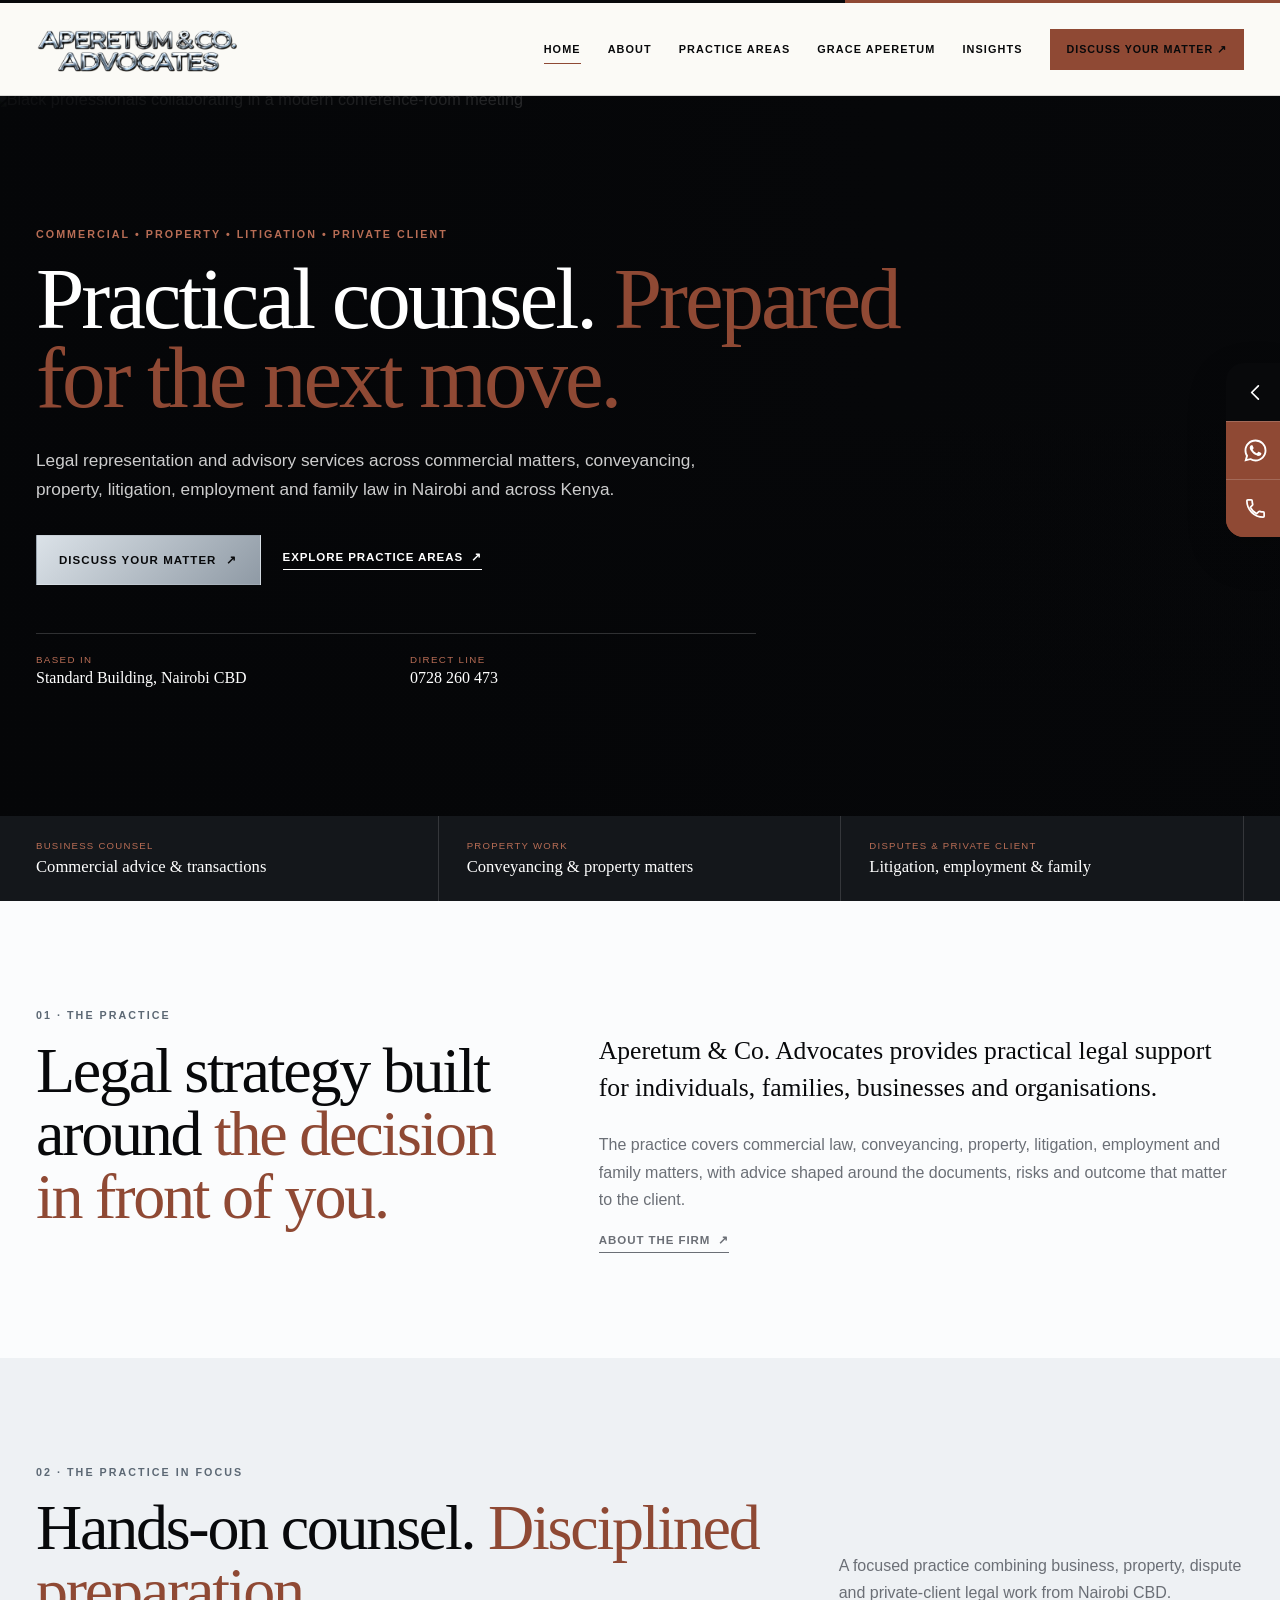
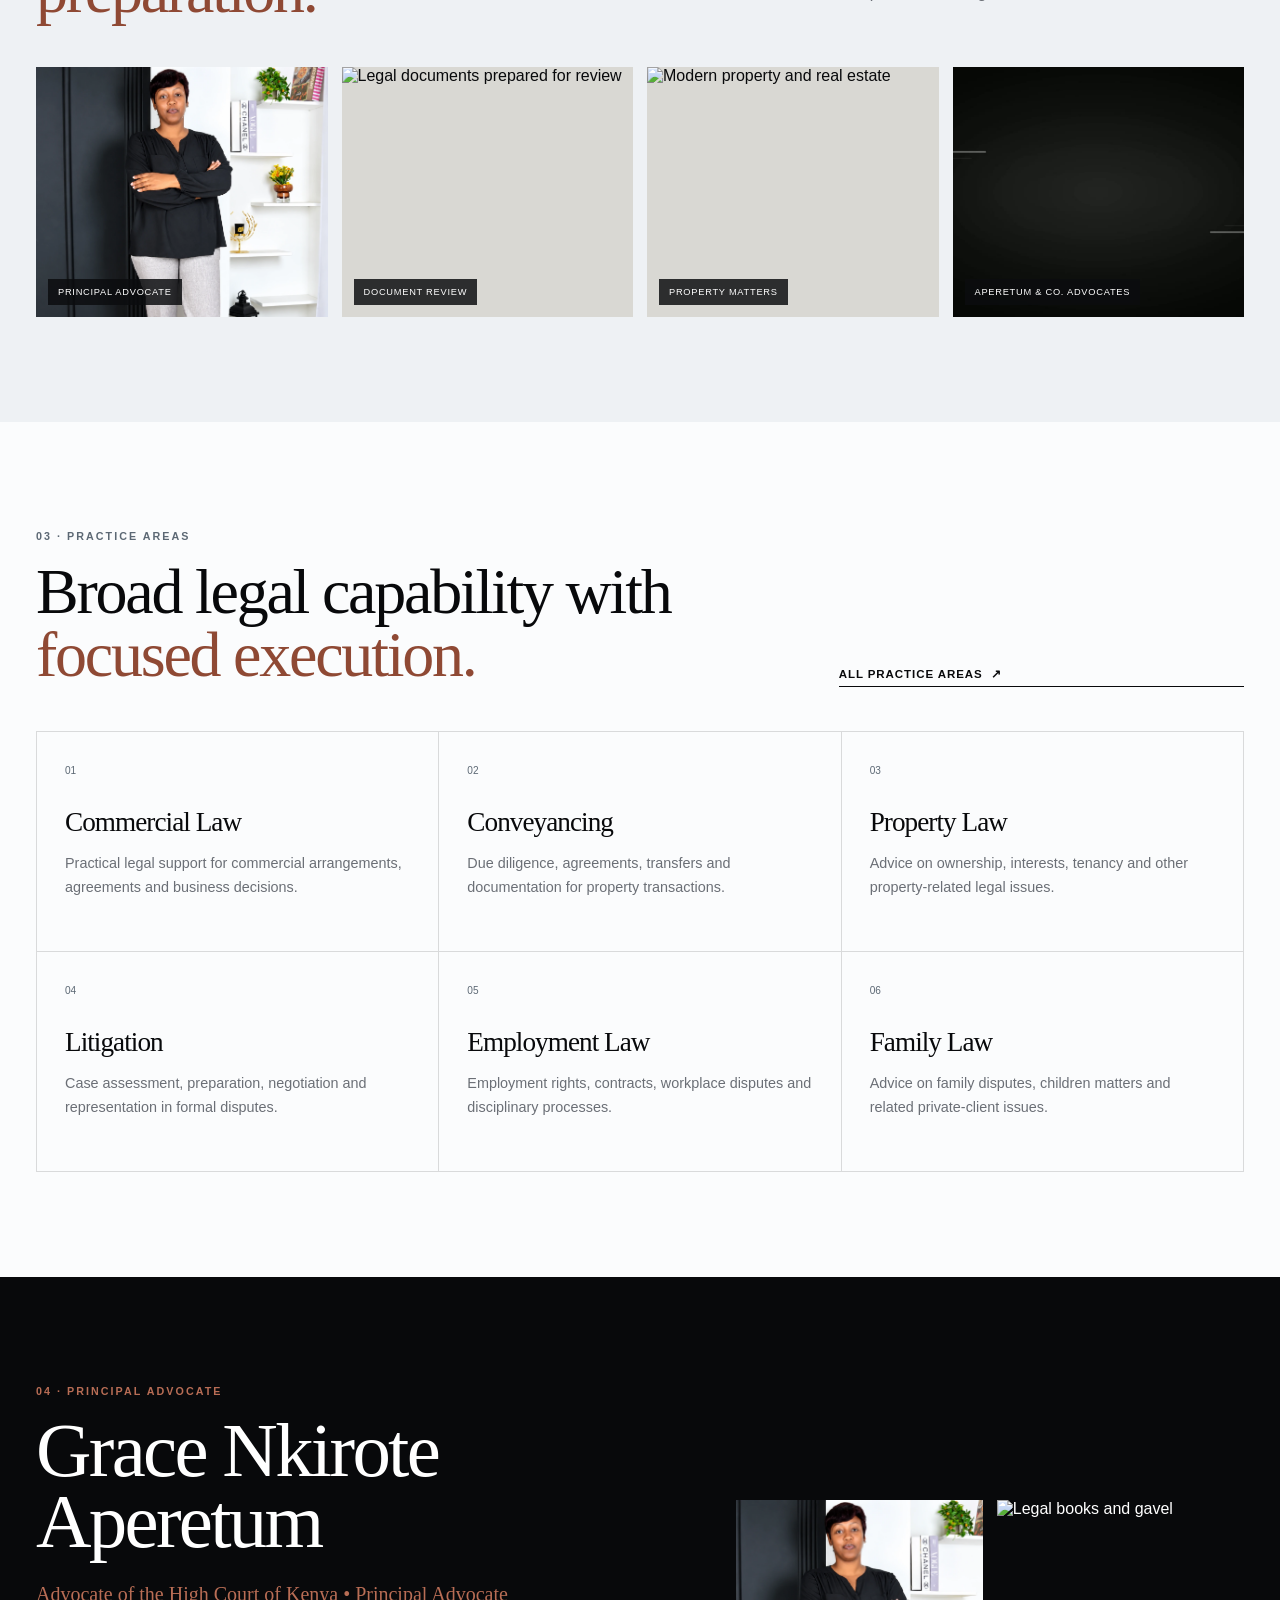
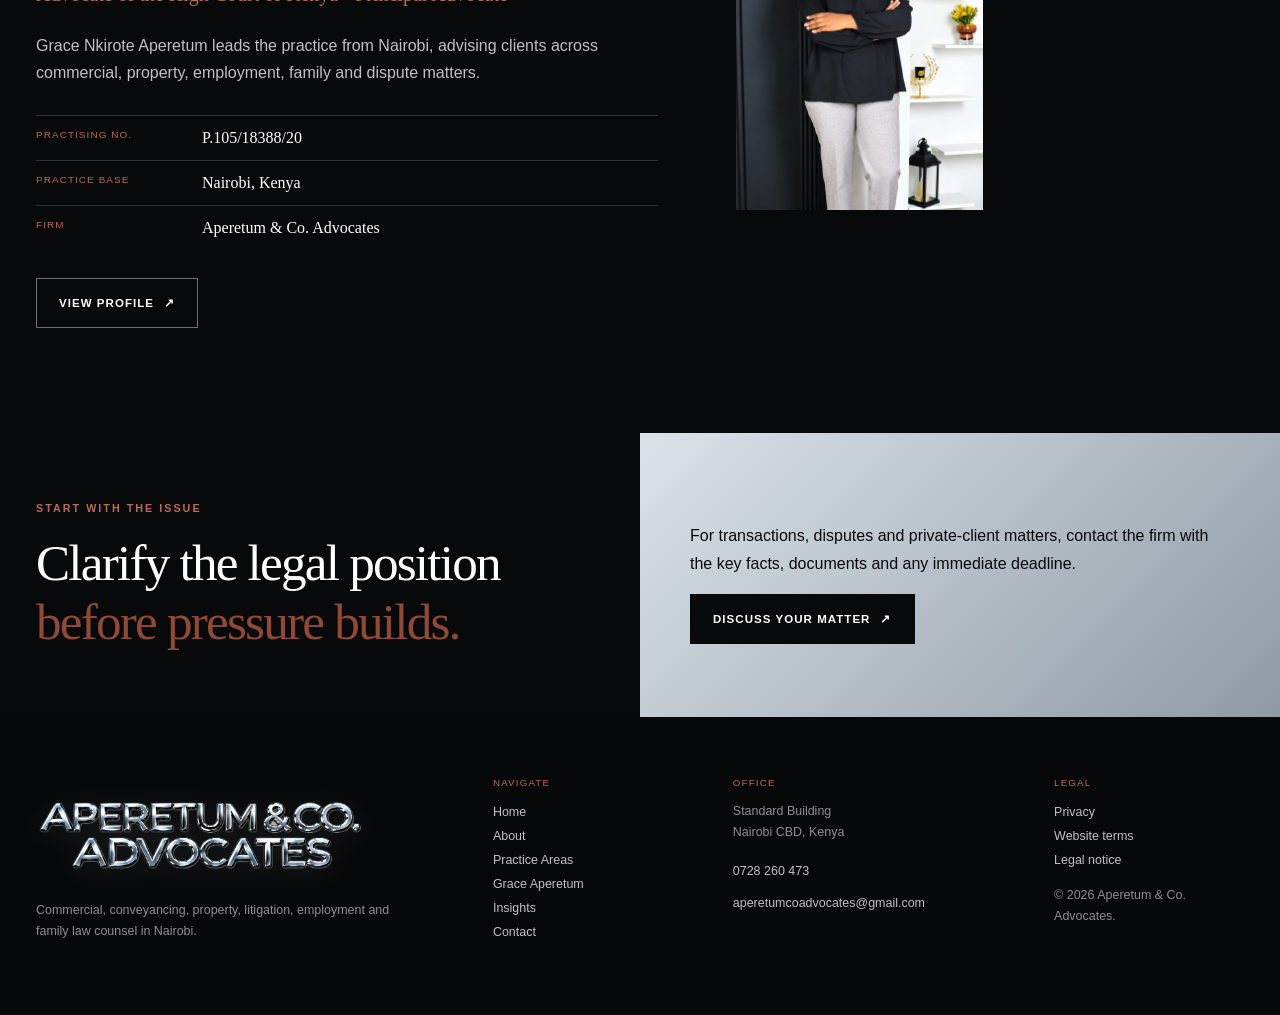
==== commit d5a51ee0: "Replace yellow accents with terracotta branding" ====
--- a/index.html
+++ b/index.html
@@ -1 +1 @@
-<!doctype html><html lang="en-KE"><head><meta charset="utf-8"><meta name="viewport" content="width=device-width,initial-scale=1,viewport-fit=cover"><title>Aperetum &amp; Co. Advocates | Nairobi</title><meta name="description" content="Nairobi law firm providing commercial, conveyancing, property, litigation, employment and family legal services."><link rel="canonical" href="https://aperetum-co-advocates.vercel.app/"><meta name="theme-color" content="#08090b"><meta property="og:type" content="website"><meta property="og:title" content="Aperetum &amp; Co. Advocates | Nairobi"><meta property="og:description" content="Nairobi law firm providing commercial, conveyancing, property, litigation, employment and family legal services."><meta property="og:url" content="https://aperetum-co-advocates.vercel.app/"><meta property="og:image" content="https://aperetum-co-advocates.vercel.app/images/social-card.jpg"><meta name="twitter:card" content="summary_large_image"><link rel="icon" type="image/png" sizes="192x192" href="/images/icon-192.png"><link rel="apple-touch-icon" href="/images/icon-192.png"><link rel="stylesheet" href="/assets/css/site.css?v=3"><script type="application/ld+json">{"@context": "https://schema.org", "@type": "LegalService", "name": "Aperetum & Co. Advocates", "url": "https://aperetum-co-advocates.vercel.app", "telephone": "+254728260473", "email": "aperetumcoadvocates@gmail.com", "areaServed": "Kenya", "address": {"@type": "PostalAddress", "streetAddress": "Standard Building", "addressLocality": "Nairobi", "addressCountry": "KE"}}</script></head><body><a class="skip-link" href="#main-content">Skip to content</a><header class="site-header" data-header><div class="nav-wrap"><a class="brand" href="/" aria-label="Aperetum & Co. Advocates home"><img src="/assets/media/aperetum-wordmark.webp" alt="Aperetum & Co. Advocates"></a><nav class="desktop-nav" aria-label="Primary navigation"><a href="/" aria-current="page">Home</a><a href="/about">About</a><a href="/practice-areas">Practice Areas</a><a href="/managing-partner">Grace Aperetum</a><a href="/insights">Insights</a><a class="nav-cta" href="/contact">Discuss your matter <span aria-hidden="true">↗</span></a></nav><button class="menu-toggle" type="button" aria-expanded="false" aria-controls="mobile-menu" aria-label="Open menu"><span></span><span></span></button></div><nav class="mobile-menu" id="mobile-menu" aria-label="Mobile navigation" hidden><a href="/" aria-current="page">Home</a><a href="/about">About</a><a href="/practice-areas">Practice Areas</a><a href="/managing-partner">Grace Aperetum</a><a href="/insights">Insights</a><a class="mobile-cta" href="/contact">Discuss your matter <span>↗</span></a></nav></header><aside class="contact-rail is-collapsed" aria-label="Quick contact" data-contact-rail><div class="contact-rail-stack"><button class="contact-rail-toggle" type="button" aria-label="Open contact options" aria-expanded="false" data-contact-toggle><svg viewBox="0 0 24 24" aria-hidden="true"><path d="M9 5l7 7-7 7"/></svg></button><div class="contact-rail-actions"><a href="https://wa.me/254728260473?text=Hello%20Aperetum%20%26%20Co.%20Advocates%2C%20I%20would%20like%20to%20discuss%20a%20legal%20matter." target="_blank" rel="noopener" aria-label="WhatsApp Aperetum & Co. Advocates"><svg class="brand-icon" viewBox="0 0 24 24" aria-hidden="true"><path d="M17.472 14.382c-.297-.149-1.758-.867-2.03-.967-.273-.099-.471-.148-.67.15-.197.297-.767.966-.94 1.164-.173.198-.347.223-.644.075-.297-.149-1.255-.463-2.39-1.475-.883-.788-1.48-1.761-1.653-2.059-.173-.297-.018-.458.13-.606.134-.133.298-.347.446-.52.149-.174.198-.298.298-.497.099-.198.05-.371-.025-.52-.075-.149-.669-1.612-.916-2.207-.242-.579-.487-.5-.669-.51-.173-.008-.372-.01-.57-.01-.198 0-.52.074-.792.372-.272.297-1.04 1.016-1.04 2.479s1.065 2.876 1.213 3.074c.149.198 2.095 3.2 5.077 4.487.709.306 1.262.489 1.694.626.712.226 1.36.194 1.872.118.571-.085 1.758-.719 2.006-1.413.248-.694.248-1.289.173-1.413-.074-.124-.272-.198-.57-.347M12.004 21.5h-.004a9.45 9.45 0 0 1-4.817-1.318l-.345-.205-3.583.94.956-3.493-.224-.358A9.43 9.43 0 0 1 2.5 11.996C2.5 6.757 6.765 2.5 12.005 2.5a9.42 9.42 0 0 1 6.72 2.786 9.43 9.43 0 0 1 2.775 6.718c-.002 5.238-4.267 9.496-9.496 9.496m8.085-17.585A11.36 11.36 0 0 0 12.004.56C5.7.56.573 5.689.57 11.994c0 2.009.524 3.97 1.519 5.699L.475 23.592l6.035-1.583a11.43 11.43 0 0 0 5.49 1.4h.005c6.303 0 11.43-5.128 11.433-11.435a11.36 11.36 0 0 0-3.349-8.059"/></svg></a><a href="tel:+254728260473" aria-label="Call Aperetum & Co. Advocates"><svg viewBox="0 0 24 24" aria-hidden="true"><path d="M6.62 10.79a15.46 15.46 0 0 0 6.59 6.59l2.2-2.2a1 1 0 0 1 1.02-.24c1.12.37 2.33.57 3.57.57a1 1 0 0 1 1 1V20a1 1 0 0 1-1 1C10.61 21 3 13.39 3 4a1 1 0 0 1 1-1h3.5a1 1 0 0 1 1 1c0 1.25.2 2.45.57 3.57a1 1 0 0 1-.25 1.02l-2.2 2.2z"/></svg></a></div></div></aside><main id="main-content"><section class="home-hero video-hero"><img class="hero-background" src="https://images.pexels.com/photos/1181427/pexels-photo-1181427.jpeg?auto=compress&cs=tinysrgb&w=2400" alt="Black professionals collaborating in a modern conference-room meeting" fetchpriority="high" decoding="async"><div class="hero-video-overlay" aria-hidden="true"></div><div class="home-hero-copy reveal"><p class="eyebrow light">Commercial • Property • Litigation • Private Client</p><h1>Practical counsel. <span>Prepared for the next move.</span></h1><p class="hero-lede">Legal representation and advisory services across commercial matters, conveyancing, property, litigation, employment and family law in Nairobi and across Kenya.</p><div class="hero-actions"><a class="button button-gold" href="/contact">Discuss your matter <span>↗</span></a><a class="text-link light-link" href="/practice-areas">Explore practice areas <span>↗</span></a></div><div class="hero-facts"><div><span>Based in</span><strong>Standard Building, Nairobi CBD</strong></div><div><span>Direct line</span><strong>0728 260 473</strong></div></div></div></section><section class="signal-strip"><div><span>Business counsel</span><strong>Commercial advice & transactions</strong></div><div><span>Property work</span><strong>Conveyancing & property matters</strong></div><div><span>Disputes & private client</span><strong>Litigation, employment & family</strong></div></section><section class="section"><div class="container intro-grid"><div><p class="eyebrow">01 · The practice</p><h2>Legal strategy built around <span>the decision in front of you.</span></h2></div><div class="copy"><p class="lead">Aperetum & Co. Advocates provides practical legal support for individuals, families, businesses and organisations.</p><p>The practice covers commercial law, conveyancing, property, litigation, employment and family matters, with advice shaped around the documents, risks and outcome that matter to the client.</p><a class="text-link" href="/about">About the firm <span>↗</span></a></div></div></section><section class="section soft"><div class="container"><div class="section-heading"><div><p class="eyebrow">02 · The practice in focus</p><h2>Hands-on counsel. <span>Disciplined preparation.</span></h2></div><p>A focused practice combining business, property, dispute and private-client legal work from Nairobi CBD.</p></div><div class="media-tiles"><figure class="media-tile reveal"><img loading="lazy" src="/assets/media/grace-aperetum.webp" alt="Grace Nkirote Aperetum, Principal Advocate"><figcaption>Principal Advocate</figcaption></figure><figure class="media-tile reveal"><img loading="lazy" src="https://images.unsplash.com/photo-1450101499163-c8848c66ca85?auto=format&fit=crop&w=1200&q=82" alt="Legal documents prepared for review"><figcaption>Document review</figcaption></figure><figure class="media-tile reveal"><img loading="lazy" src="https://images.unsplash.com/photo-1560518883-ce09059eeffa?auto=format&fit=crop&w=1200&q=82" alt="Modern property and real estate"><figcaption>Property matters</figcaption></figure><figure class="media-tile reveal"><video autoplay muted loop playsinline preload="metadata" poster="/assets/media/aperetum-logo-poster.jpg" aria-label="Animated Aperetum & Co. Advocates logo"><source src="/assets/media/aperetum-logo-intro.mp4" type="video/mp4"></video><figcaption>Aperetum & Co. Advocates</figcaption></figure></div></div></section><section class="section"><div class="container"><div class="section-heading"><div><p class="eyebrow">03 · Practice areas</p><h2>Broad legal capability with <span>focused execution.</span></h2></div><a class="text-link" href="/practice-areas">All practice areas <span>↗</span></a></div><div class="service-grid"><article><span>01</span><h3>Commercial Law</h3><p>Practical legal support for commercial arrangements, agreements and business decisions.</p></article><article><span>02</span><h3>Conveyancing</h3><p>Due diligence, agreements, transfers and documentation for property transactions.</p></article><article><span>03</span><h3>Property Law</h3><p>Advice on ownership, interests, tenancy and other property-related legal issues.</p></article><article><span>04</span><h3>Litigation</h3><p>Case assessment, preparation, negotiation and representation in formal disputes.</p></article><article><span>05</span><h3>Employment Law</h3><p>Employment rights, contracts, workplace disputes and disciplinary processes.</p></article><article><span>06</span><h3>Family Law</h3><p>Advice on family disputes, children matters and related private-client issues.</p></article></div></div></section><section class="section dark"><div class="container profile-compact"><div class="profile-copy"><p class="eyebrow light">04 · Principal Advocate</p><h2>Grace Nkirote Aperetum</h2><p class="role">Advocate of the High Court of Kenya • Principal Advocate</p><p>Grace Nkirote Aperetum leads the practice from Nairobi, advising clients across commercial, property, employment, family and dispute matters.</p><div class="credential-list"><div><span>Practising no.</span><strong>P.105/18388/20</strong></div><div><span>Practice base</span><strong>Nairobi, Kenya</strong></div><div><span>Firm</span><strong>Aperetum & Co. Advocates</strong></div></div><a class="button button-outline-light" href="/managing-partner">View profile <span>↗</span></a></div><div class="profile-mini-tiles"><img loading="lazy" src="/assets/media/grace-aperetum.webp" alt="Grace Nkirote Aperetum"><img loading="lazy" src="https://images.unsplash.com/photo-1589829545856-d10d557cf95f?auto=format&fit=crop&w=1200&q=82" alt="Legal books and gavel"></div></div></section><section class="cta-section"><div><p class="eyebrow light">Start with the issue</p><h2>Clarify the legal position <span>before pressure builds.</span></h2></div><div><p>For transactions, disputes and private-client matters, contact the firm with the key facts, documents and any immediate deadline.</p><a class="button button-dark" href="/contact">Discuss your matter <span>↗</span></a></div></section></main><footer class="site-footer"><div class="footer-grid"><div class="footer-brand"><img src="/assets/media/aperetum-wordmark.webp" alt="Aperetum & Co. Advocates"><p>Commercial, conveyancing, property, litigation, employment and family law counsel in Nairobi.</p></div><div><span class="footer-kicker">Navigate</span><a href="/">Home</a><a href="/about">About</a><a href="/practice-areas">Practice Areas</a><a href="/managing-partner">Grace Aperetum</a><a href="/insights">Insights</a><a href="/contact">Contact</a></div><div><span class="footer-kicker">Office</span><p>Standard Building<br>Nairobi CBD, Kenya</p><p><a href="tel:+254728260473">0728 260 473</a><a href="mailto:aperetumcoadvocates@gmail.com">aperetumcoadvocates@gmail.com</a></p></div><div><span class="footer-kicker">Legal</span><a href="/privacy">Privacy</a><a href="/terms">Website terms</a><a href="/legal-notice">Legal notice</a><p>© 2026 Aperetum & Co. Advocates.</p></div></div></footer><script src="/assets/js/site.js?v=2" defer></script></body></html>+<!doctype html><html lang="en-KE"><head><meta charset="utf-8"><meta name="viewport" content="width=device-width,initial-scale=1,viewport-fit=cover"><title>Aperetum &amp; Co. Advocates | Nairobi</title><meta name="description" content="Nairobi law firm providing commercial, conveyancing, property, litigation, employment and family legal services."><link rel="canonical" href="https://aperetum-co-advocates.vercel.app/"><meta name="theme-color" content="#08090b"><meta property="og:type" content="website"><meta property="og:title" content="Aperetum &amp; Co. Advocates | Nairobi"><meta property="og:description" content="Nairobi law firm providing commercial, conveyancing, property, litigation, employment and family legal services."><meta property="og:url" content="https://aperetum-co-advocates.vercel.app/"><meta property="og:image" content="https://aperetum-co-advocates.vercel.app/images/social-card.jpg"><meta name="twitter:card" content="summary_large_image"><link rel="icon" type="image/png" sizes="192x192" href="/images/icon-192.png"><link rel="apple-touch-icon" href="/images/icon-192.png"><link rel="stylesheet" href="/assets/css/site.css?v=4"><script type="application/ld+json">{"@context": "https://schema.org", "@type": "LegalService", "name": "Aperetum & Co. Advocates", "url": "https://aperetum-co-advocates.vercel.app", "telephone": "+254728260473", "email": "aperetumcoadvocates@gmail.com", "areaServed": "Kenya", "address": {"@type": "PostalAddress", "streetAddress": "Standard Building", "addressLocality": "Nairobi", "addressCountry": "KE"}}</script></head><body><a class="skip-link" href="#main-content">Skip to content</a><header class="site-header" data-header><div class="nav-wrap"><a class="brand" href="/" aria-label="Aperetum & Co. Advocates home"><img src="/assets/media/aperetum-wordmark.webp" alt="Aperetum & Co. Advocates"></a><nav class="desktop-nav" aria-label="Primary navigation"><a href="/" aria-current="page">Home</a><a href="/about">About</a><a href="/practice-areas">Practice Areas</a><a href="/managing-partner">Grace Aperetum</a><a href="/insights">Insights</a><a class="nav-cta" href="/contact">Discuss your matter <span aria-hidden="true">↗</span></a></nav><button class="menu-toggle" type="button" aria-expanded="false" aria-controls="mobile-menu" aria-label="Open menu"><span></span><span></span></button></div><nav class="mobile-menu" id="mobile-menu" aria-label="Mobile navigation" hidden><a href="/" aria-current="page">Home</a><a href="/about">About</a><a href="/practice-areas">Practice Areas</a><a href="/managing-partner">Grace Aperetum</a><a href="/insights">Insights</a><a class="mobile-cta" href="/contact">Discuss your matter <span>↗</span></a></nav></header><aside class="contact-rail is-collapsed" aria-label="Quick contact" data-contact-rail><div class="contact-rail-stack"><button class="contact-rail-toggle" type="button" aria-label="Open contact options" aria-expanded="false" data-contact-toggle><svg viewBox="0 0 24 24" aria-hidden="true"><path d="M9 5l7 7-7 7"/></svg></button><div class="contact-rail-actions"><a href="https://wa.me/254728260473?text=Hello%20Aperetum%20%26%20Co.%20Advocates%2C%20I%20would%20like%20to%20discuss%20a%20legal%20matter." target="_blank" rel="noopener" aria-label="WhatsApp Aperetum & Co. Advocates"><svg class="brand-icon" viewBox="0 0 24 24" aria-hidden="true"><path d="M17.472 14.382c-.297-.149-1.758-.867-2.03-.967-.273-.099-.471-.148-.67.15-.197.297-.767.966-.94 1.164-.173.198-.347.223-.644.075-.297-.149-1.255-.463-2.39-1.475-.883-.788-1.48-1.761-1.653-2.059-.173-.297-.018-.458.13-.606.134-.133.298-.347.446-.52.149-.174.198-.298.298-.497.099-.198.05-.371-.025-.52-.075-.149-.669-1.612-.916-2.207-.242-.579-.487-.5-.669-.51-.173-.008-.372-.01-.57-.01-.198 0-.52.074-.792.372-.272.297-1.04 1.016-1.04 2.479s1.065 2.876 1.213 3.074c.149.198 2.095 3.2 5.077 4.487.709.306 1.262.489 1.694.626.712.226 1.36.194 1.872.118.571-.085 1.758-.719 2.006-1.413.248-.694.248-1.289.173-1.413-.074-.124-.272-.198-.57-.347M12.004 21.5h-.004a9.45 9.45 0 0 1-4.817-1.318l-.345-.205-3.583.94.956-3.493-.224-.358A9.43 9.43 0 0 1 2.5 11.996C2.5 6.757 6.765 2.5 12.005 2.5a9.42 9.42 0 0 1 6.72 2.786 9.43 9.43 0 0 1 2.775 6.718c-.002 5.238-4.267 9.496-9.496 9.496m8.085-17.585A11.36 11.36 0 0 0 12.004.56C5.7.56.573 5.689.57 11.994c0 2.009.524 3.97 1.519 5.699L.475 23.592l6.035-1.583a11.43 11.43 0 0 0 5.49 1.4h.005c6.303 0 11.43-5.128 11.433-11.435a11.36 11.36 0 0 0-3.349-8.059"/></svg></a><a href="tel:+254728260473" aria-label="Call Aperetum & Co. Advocates"><svg viewBox="0 0 24 24" aria-hidden="true"><path d="M6.62 10.79a15.46 15.46 0 0 0 6.59 6.59l2.2-2.2a1 1 0 0 1 1.02-.24c1.12.37 2.33.57 3.57.57a1 1 0 0 1 1 1V20a1 1 0 0 1-1 1C10.61 21 3 13.39 3 4a1 1 0 0 1 1-1h3.5a1 1 0 0 1 1 1c0 1.25.2 2.45.57 3.57a1 1 0 0 1-.25 1.02l-2.2 2.2z"/></svg></a></div></div></aside><main id="main-content"><section class="home-hero video-hero"><img class="hero-background" src="https://images.pexels.com/photos/1181427/pexels-photo-1181427.jpeg?auto=compress&cs=tinysrgb&w=2400" alt="Black professionals collaborating in a modern conference-room meeting" fetchpriority="high" decoding="async"><div class="hero-video-overlay" aria-hidden="true"></div><div class="home-hero-copy reveal"><p class="eyebrow light">Commercial • Property • Litigation • Private Client</p><h1>Practical counsel. <span>Prepared for the next move.</span></h1><p class="hero-lede">Legal representation and advisory services across commercial matters, conveyancing, property, litigation, employment and family law in Nairobi and across Kenya.</p><div class="hero-actions"><a class="button button-gold" href="/contact">Discuss your matter <span>↗</span></a><a class="text-link light-link" href="/practice-areas">Explore practice areas <span>↗</span></a></div><div class="hero-facts"><div><span>Based in</span><strong>Standard Building, Nairobi CBD</strong></div><div><span>Direct line</span><strong>0728 260 473</strong></div></div></div></section><section class="signal-strip"><div><span>Business counsel</span><strong>Commercial advice & transactions</strong></div><div><span>Property work</span><strong>Conveyancing & property matters</strong></div><div><span>Disputes & private client</span><strong>Litigation, employment & family</strong></div></section><section class="section"><div class="container intro-grid"><div><p class="eyebrow">01 · The practice</p><h2>Legal strategy built around <span>the decision in front of you.</span></h2></div><div class="copy"><p class="lead">Aperetum & Co. Advocates provides practical legal support for individuals, families, businesses and organisations.</p><p>The practice covers commercial law, conveyancing, property, litigation, employment and family matters, with advice shaped around the documents, risks and outcome that matter to the client.</p><a class="text-link" href="/about">About the firm <span>↗</span></a></div></div></section><section class="section soft"><div class="container"><div class="section-heading"><div><p class="eyebrow">02 · The practice in focus</p><h2>Hands-on counsel. <span>Disciplined preparation.</span></h2></div><p>A focused practice combining business, property, dispute and private-client legal work from Nairobi CBD.</p></div><div class="media-tiles"><figure class="media-tile reveal"><img loading="lazy" src="/assets/media/grace-aperetum.webp" alt="Grace Nkirote Aperetum, Principal Advocate"><figcaption>Principal Advocate</figcaption></figure><figure class="media-tile reveal"><img loading="lazy" src="https://images.unsplash.com/photo-1450101499163-c8848c66ca85?auto=format&fit=crop&w=1200&q=82" alt="Legal documents prepared for review"><figcaption>Document review</figcaption></figure><figure class="media-tile reveal"><img loading="lazy" src="https://images.unsplash.com/photo-1560518883-ce09059eeffa?auto=format&fit=crop&w=1200&q=82" alt="Modern property and real estate"><figcaption>Property matters</figcaption></figure><figure class="media-tile reveal"><video autoplay muted loop playsinline preload="metadata" poster="/assets/media/aperetum-logo-poster.jpg" aria-label="Animated Aperetum & Co. Advocates logo"><source src="/assets/media/aperetum-logo-intro.mp4" type="video/mp4"></video><figcaption>Aperetum & Co. Advocates</figcaption></figure></div></div></section><section class="section"><div class="container"><div class="section-heading"><div><p class="eyebrow">03 · Practice areas</p><h2>Broad legal capability with <span>focused execution.</span></h2></div><a class="text-link" href="/practice-areas">All practice areas <span>↗</span></a></div><div class="service-grid"><article><span>01</span><h3>Commercial Law</h3><p>Practical legal support for commercial arrangements, agreements and business decisions.</p></article><article><span>02</span><h3>Conveyancing</h3><p>Due diligence, agreements, transfers and documentation for property transactions.</p></article><article><span>03</span><h3>Property Law</h3><p>Advice on ownership, interests, tenancy and other property-related legal issues.</p></article><article><span>04</span><h3>Litigation</h3><p>Case assessment, preparation, negotiation and representation in formal disputes.</p></article><article><span>05</span><h3>Employment Law</h3><p>Employment rights, contracts, workplace disputes and disciplinary processes.</p></article><article><span>06</span><h3>Family Law</h3><p>Advice on family disputes, children matters and related private-client issues.</p></article></div></div></section><section class="section dark"><div class="container profile-compact"><div class="profile-copy"><p class="eyebrow light">04 · Principal Advocate</p><h2>Grace Nkirote Aperetum</h2><p class="role">Advocate of the High Court of Kenya • Principal Advocate</p><p>Grace Nkirote Aperetum leads the practice from Nairobi, advising clients across commercial, property, employment, family and dispute matters.</p><div class="credential-list"><div><span>Practising no.</span><strong>P.105/18388/20</strong></div><div><span>Practice base</span><strong>Nairobi, Kenya</strong></div><div><span>Firm</span><strong>Aperetum & Co. Advocates</strong></div></div><a class="button button-outline-light" href="/managing-partner">View profile <span>↗</span></a></div><div class="profile-mini-tiles"><img loading="lazy" src="/assets/media/grace-aperetum.webp" alt="Grace Nkirote Aperetum"><img loading="lazy" src="https://images.unsplash.com/photo-1589829545856-d10d557cf95f?auto=format&fit=crop&w=1200&q=82" alt="Legal books and gavel"></div></div></section><section class="cta-section"><div><p class="eyebrow light">Start with the issue</p><h2>Clarify the legal position <span>before pressure builds.</span></h2></div><div><p>For transactions, disputes and private-client matters, contact the firm with the key facts, documents and any immediate deadline.</p><a class="button button-dark" href="/contact">Discuss your matter <span>↗</span></a></div></section></main><footer class="site-footer"><div class="footer-grid"><div class="footer-brand"><img src="/assets/media/aperetum-wordmark.webp" alt="Aperetum & Co. Advocates"><p>Commercial, conveyancing, property, litigation, employment and family law counsel in Nairobi.</p></div><div><span class="footer-kicker">Navigate</span><a href="/">Home</a><a href="/about">About</a><a href="/practice-areas">Practice Areas</a><a href="/managing-partner">Grace Aperetum</a><a href="/insights">Insights</a><a href="/contact">Contact</a></div><div><span class="footer-kicker">Office</span><p>Standard Building<br>Nairobi CBD, Kenya</p><p><a href="tel:+254728260473">0728 260 473</a><a href="mailto:aperetumcoadvocates@gmail.com">aperetumcoadvocates@gmail.com</a></p></div><div><span class="footer-kicker">Legal</span><a href="/privacy">Privacy</a><a href="/terms">Website terms</a><a href="/legal-notice">Legal notice</a><p>© 2026 Aperetum & Co. Advocates.</p></div></div></footer><script src="/assets/js/site.js?v=2" defer></script></body></html>
--- a/assets/css/site.css
+++ b/assets/css/site.css
@@ -1,4 +1,4 @@
-:root{--ink:#08090b;--ink2:#14171b;--gold:#d2a91e;--gold2:#efd36f;--paper:#fbfcfd;--soft:#eef1f4;--white:#fff;--muted:#6b6f76;--line:rgba(11,12,15,.14);--container:1320px;--serif:Georgia,"Times New Roman",serif;--sans:Inter,ui-sans-serif,-apple-system,BlinkMacSystemFont,"Segoe UI",Arial,sans-serif;--shadow:0 22px 60px rgba(11,12,15,.13)}
+:root{--ink:#08090b;--ink2:#14171b;--gold:#8f4934;--gold2:#b86d55;--paper:#fbfcfd;--soft:#eef1f4;--white:#fff;--muted:#6b6f76;--line:rgba(11,12,15,.14);--container:1320px;--serif:Georgia,"Times New Roman",serif;--sans:Inter,ui-sans-serif,-apple-system,BlinkMacSystemFont,"Segoe UI",Arial,sans-serif;--shadow:0 22px 60px rgba(11,12,15,.13)}
 *{box-sizing:border-box}html{scroll-behavior:smooth;overflow-x:hidden}body{margin:0;background:var(--paper);color:var(--ink);font-family:var(--sans);overflow-x:hidden;-webkit-font-smoothing:antialiased}a{color:inherit;text-decoration:none}img,video{display:block;max-width:100%}button,input,textarea,select{font:inherit}.container{width:min(var(--container),calc(100% - 72px));margin-inline:auto}.eyebrow{margin:0 0 16px;text-transform:uppercase;letter-spacing:.19em;font-size:.67rem;font-weight:850;color:#5c6874}.eyebrow.light{color:var(--gold2)}h1,h2,h3{font-family:var(--serif);font-weight:500;letter-spacing:-.035em;margin:0}h1 span,h2 span{color:var(--gold)}p{line-height:1.72}.lead{font-family:var(--serif);font-size:clamp(1.28rem,2vw,1.75rem);line-height:1.45}.button{display:inline-flex;align-items:center;justify-content:center;gap:10px;min-height:50px;padding:0 22px;border:1px solid transparent;text-transform:uppercase;letter-spacing:.09em;font-size:.72rem;font-weight:850;transition:.22s ease;cursor:pointer}.button-gold{background:linear-gradient(135deg,#dbe2e8,#8f9aa5);color:#08090b}.button-gold:hover{background:#cfd7de;transform:translateY(-1px)}.button-outline-light{border-color:rgba(255,255,255,.42);color:#fff}.button-outline-light:hover{background:#fff;color:var(--ink)}.button-dark{background:var(--ink);color:#fff}.button-light{background:#fff;color:var(--ink)}.text-link{display:inline-flex;align-items:center;gap:8px;padding-bottom:5px;border-bottom:1px solid currentColor;text-transform:uppercase;letter-spacing:.08em;font-size:.72rem;font-weight:850}.light-link{color:#fff}.reveal{opacity:0;transform:translateY(16px);transition:opacity .65s ease,transform .65s ease}.reveal.is-visible{opacity:1;transform:none}
 .site-header{position:sticky;top:0;z-index:100;background:rgba(251,250,246,.96);backdrop-filter:blur(16px);border-top:3px solid var(--ink);border-bottom:1px solid var(--line)}.site-header:after{content:"";position:absolute;right:0;top:-3px;width:34%;height:3px;background:var(--gold)}.nav-wrap{width:min(var(--container),calc(100% - 72px));height:92px;margin:auto;display:flex;align-items:center;gap:38px}.brand{margin-right:auto;min-width:0;display:flex;align-items:center}.brand img{width:318px;height:74px;object-fit:contain;object-position:left center}.desktop-nav{display:flex;align-items:center;gap:27px}.desktop-nav>a:not(.nav-cta){font-size:.68rem;text-transform:uppercase;letter-spacing:.1em;font-weight:850;position:relative;white-space:nowrap}.desktop-nav>a:not(.nav-cta):after{content:"";position:absolute;left:0;bottom:-9px;width:0;height:1px;background:var(--gold);transition:.2s}.desktop-nav>a:hover:after,.desktop-nav>a[aria-current="page"]:after{width:100%}.nav-cta{background:var(--gold);padding:14px 17px;font-size:.67rem;text-transform:uppercase;letter-spacing:.09em;font-weight:850;white-space:nowrap}.menu-toggle{display:none;width:44px;height:44px;border:1px solid var(--line);background:transparent;padding:10px}.menu-toggle span{display:block;height:2px;background:var(--ink);margin:6px 0}.mobile-menu{position:absolute;left:0;right:0;top:100%;background:var(--paper);padding:18px 24px 28px;border-bottom:1px solid var(--line);box-shadow:0 18px 30px rgba(11,12,15,.08)}.mobile-menu a{display:flex;justify-content:space-between;padding:14px 0;border-bottom:1px solid var(--line);font-family:var(--serif);font-size:1.2rem}.mobile-menu .mobile-cta{margin-top:14px;background:var(--gold);padding:15px 16px;border:0;font-family:var(--sans);font-size:.72rem;text-transform:uppercase;letter-spacing:.08em;font-weight:850}
 .video-hero{position:relative;min-height:720px;color:#fff;display:flex;align-items:stretch;overflow:hidden;background:#07080a}.hero-background{position:absolute;inset:0;width:100%;height:100%;object-fit:cover;object-position:center 48%;filter:saturate(.78) contrast(1.07) brightness(.9);transform:scale(1.015)}.hero-video-overlay{position:absolute;inset:0;background:linear-gradient(90deg,rgba(5,6,8,.96) 0%,rgba(5,6,8,.86) 40%,rgba(5,6,8,.52) 67%,rgba(5,6,8,.25) 100%),linear-gradient(0deg,rgba(5,6,8,.68),transparent 60%)}.home-hero-copy{position:relative;z-index:2;width:min(var(--container),calc(100% - 72px));margin:auto;padding:clamp(74px,7vw,118px) 0;display:flex;flex-direction:column;justify-content:center}.home-hero h1{font-size:clamp(4rem,6.8vw,7.2rem);line-height:.91;max-width:900px}.hero-lede{max-width:730px;color:rgba(255,255,255,.8);font-size:1.08rem;margin:28px 0 30px}.hero-actions{display:flex;align-items:center;gap:22px;flex-wrap:wrap}.hero-facts{display:grid;grid-template-columns:1fr 1fr;gap:28px;margin-top:48px;padding-top:20px;border-top:1px solid rgba(255,255,255,.17);max-width:720px}.hero-facts span{display:block;text-transform:uppercase;letter-spacing:.14em;font-size:.61rem;color:var(--gold2);margin-bottom:4px}.hero-facts strong{font-family:var(--serif);font-weight:500}.signal-strip{background:var(--ink2);color:#fff;display:grid;grid-template-columns:repeat(3,1fr);padding:0 max(36px,calc((100vw - var(--container))/2))}.signal-strip>div{padding:24px 28px;border-right:1px solid rgba(255,255,255,.14)}.signal-strip>div:first-child{padding-left:0}.signal-strip span{display:block;text-transform:uppercase;letter-spacing:.13em;font-size:.6rem;color:var(--gold2);margin-bottom:6px}.signal-strip strong{font-family:var(--serif);font-weight:500;font-size:1.04rem}
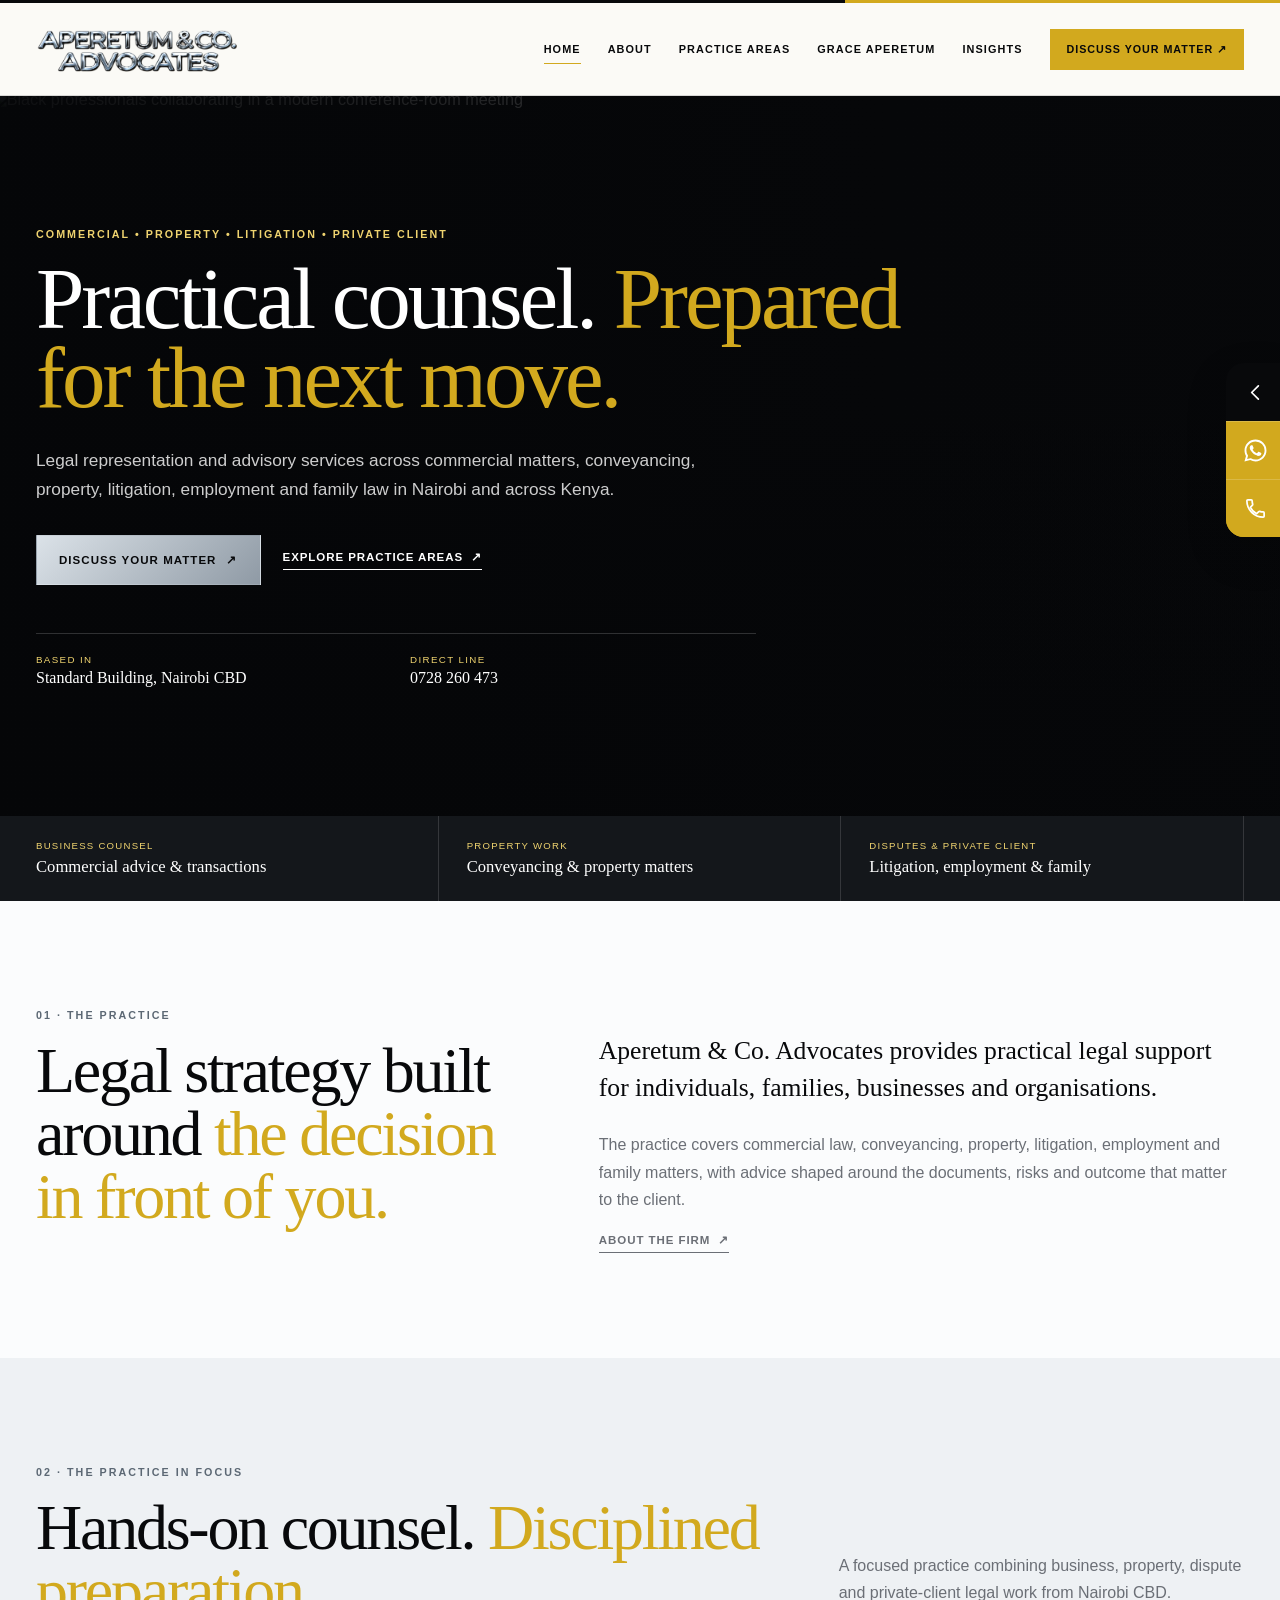
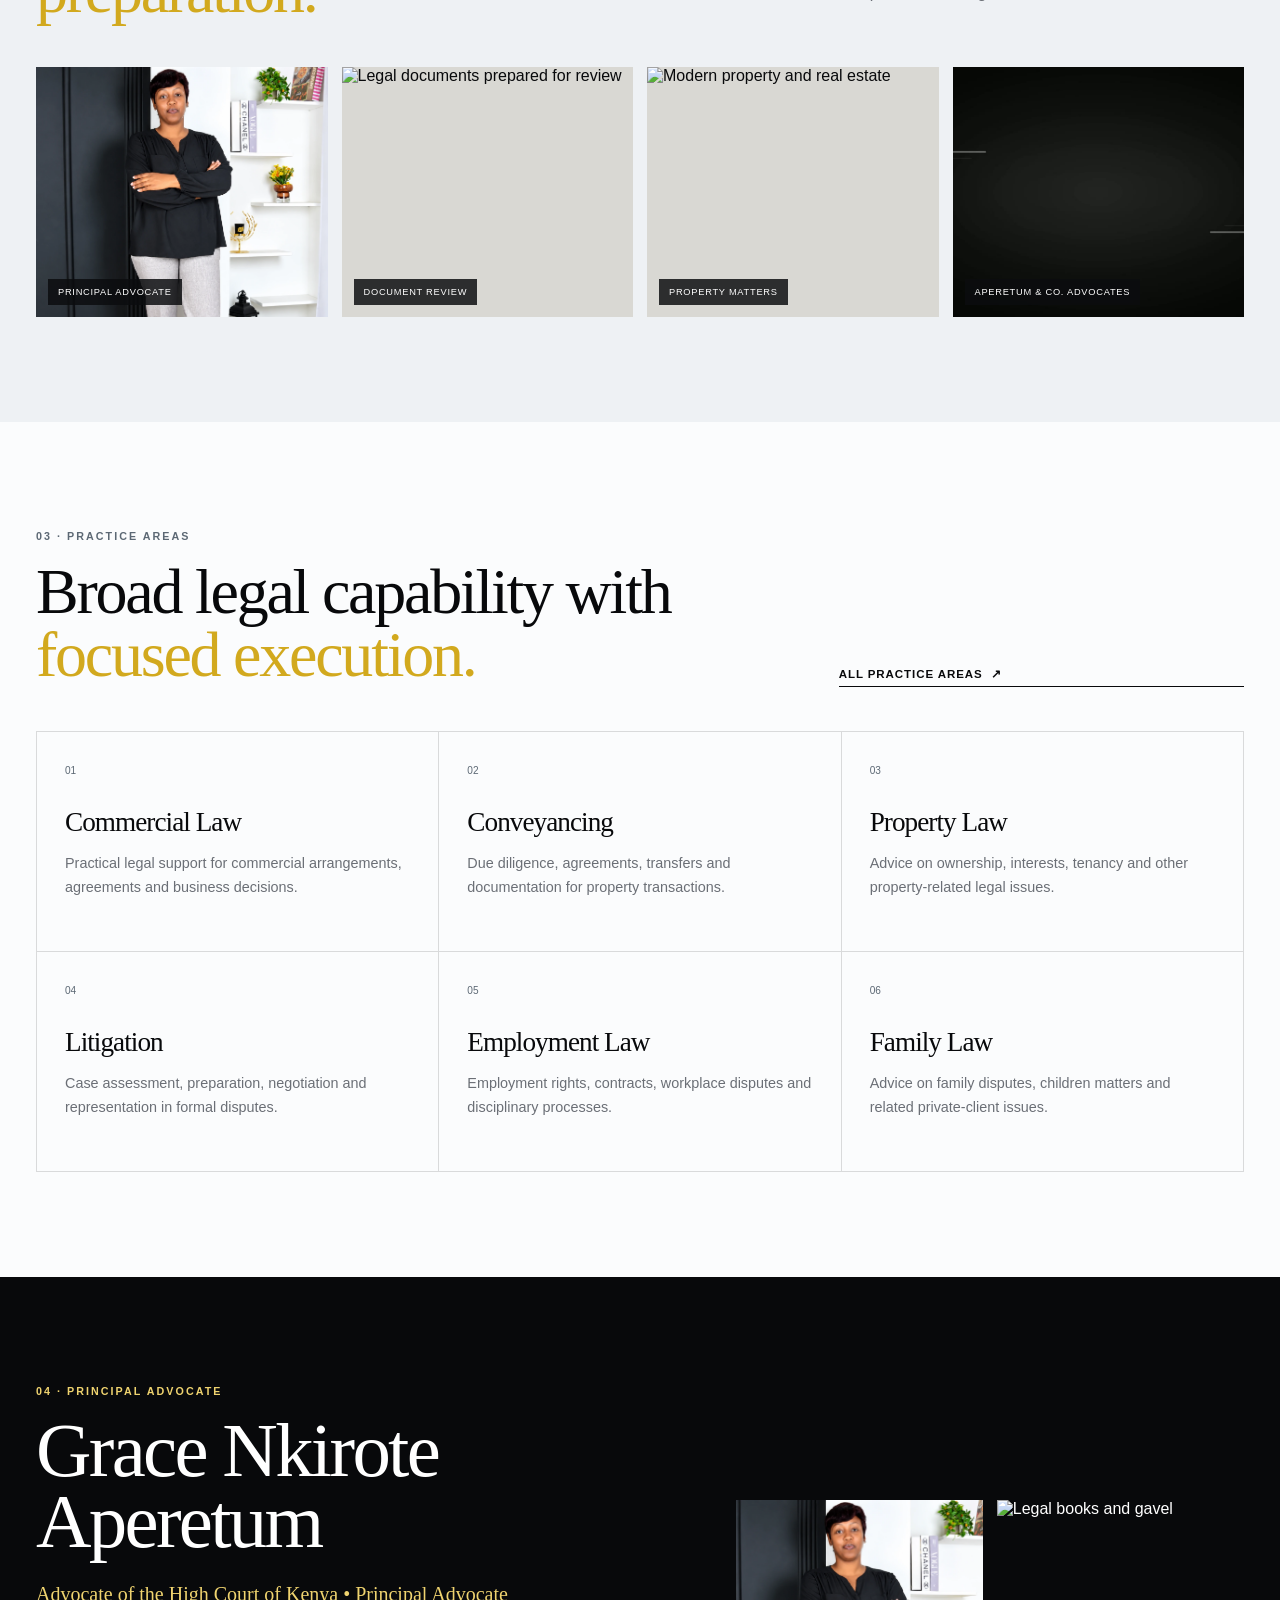
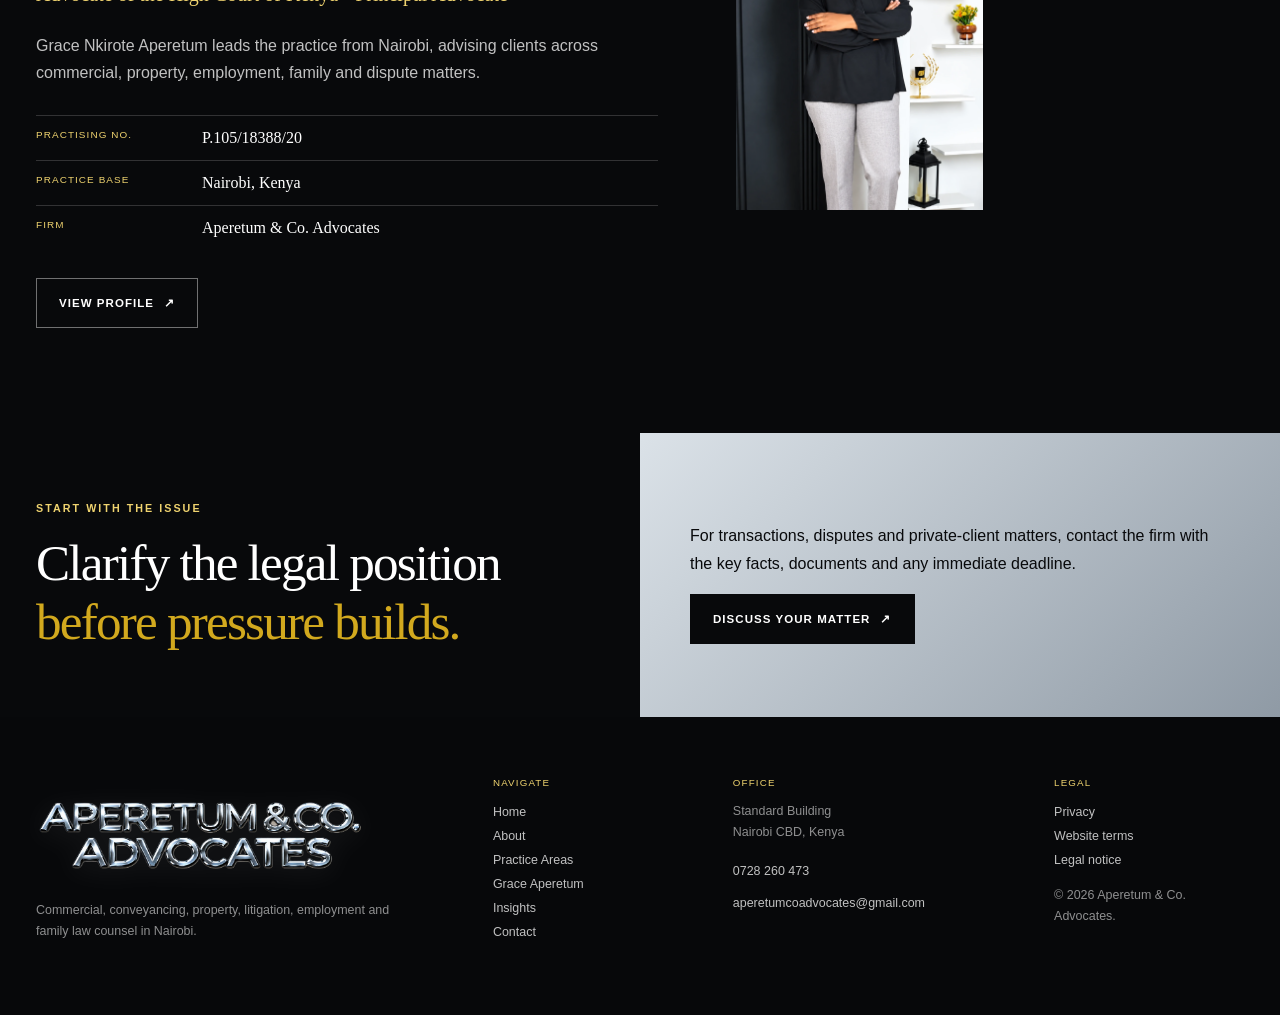
==== commit 03c4ef9b: "Restore previous colour scheme" ====
--- a/index.html
+++ b/index.html
@@ -1 +1 @@
-<!doctype html><html lang="en-KE"><head><meta charset="utf-8"><meta name="viewport" content="width=device-width,initial-scale=1,viewport-fit=cover"><title>Aperetum &amp; Co. Advocates | Nairobi</title><meta name="description" content="Nairobi law firm providing commercial, conveyancing, property, litigation, employment and family legal services."><link rel="canonical" href="https://aperetum-co-advocates.vercel.app/"><meta name="theme-color" content="#08090b"><meta property="og:type" content="website"><meta property="og:title" content="Aperetum &amp; Co. Advocates | Nairobi"><meta property="og:description" content="Nairobi law firm providing commercial, conveyancing, property, litigation, employment and family legal services."><meta property="og:url" content="https://aperetum-co-advocates.vercel.app/"><meta property="og:image" content="https://aperetum-co-advocates.vercel.app/images/social-card.jpg"><meta name="twitter:card" content="summary_large_image"><link rel="icon" type="image/png" sizes="192x192" href="/images/icon-192.png"><link rel="apple-touch-icon" href="/images/icon-192.png"><link rel="stylesheet" href="/assets/css/site.css?v=4"><script type="application/ld+json">{"@context": "https://schema.org", "@type": "LegalService", "name": "Aperetum & Co. Advocates", "url": "https://aperetum-co-advocates.vercel.app", "telephone": "+254728260473", "email": "aperetumcoadvocates@gmail.com", "areaServed": "Kenya", "address": {"@type": "PostalAddress", "streetAddress": "Standard Building", "addressLocality": "Nairobi", "addressCountry": "KE"}}</script></head><body><a class="skip-link" href="#main-content">Skip to content</a><header class="site-header" data-header><div class="nav-wrap"><a class="brand" href="/" aria-label="Aperetum & Co. Advocates home"><img src="/assets/media/aperetum-wordmark.webp" alt="Aperetum & Co. Advocates"></a><nav class="desktop-nav" aria-label="Primary navigation"><a href="/" aria-current="page">Home</a><a href="/about">About</a><a href="/practice-areas">Practice Areas</a><a href="/managing-partner">Grace Aperetum</a><a href="/insights">Insights</a><a class="nav-cta" href="/contact">Discuss your matter <span aria-hidden="true">↗</span></a></nav><button class="menu-toggle" type="button" aria-expanded="false" aria-controls="mobile-menu" aria-label="Open menu"><span></span><span></span></button></div><nav class="mobile-menu" id="mobile-menu" aria-label="Mobile navigation" hidden><a href="/" aria-current="page">Home</a><a href="/about">About</a><a href="/practice-areas">Practice Areas</a><a href="/managing-partner">Grace Aperetum</a><a href="/insights">Insights</a><a class="mobile-cta" href="/contact">Discuss your matter <span>↗</span></a></nav></header><aside class="contact-rail is-collapsed" aria-label="Quick contact" data-contact-rail><div class="contact-rail-stack"><button class="contact-rail-toggle" type="button" aria-label="Open contact options" aria-expanded="false" data-contact-toggle><svg viewBox="0 0 24 24" aria-hidden="true"><path d="M9 5l7 7-7 7"/></svg></button><div class="contact-rail-actions"><a href="https://wa.me/254728260473?text=Hello%20Aperetum%20%26%20Co.%20Advocates%2C%20I%20would%20like%20to%20discuss%20a%20legal%20matter." target="_blank" rel="noopener" aria-label="WhatsApp Aperetum & Co. Advocates"><svg class="brand-icon" viewBox="0 0 24 24" aria-hidden="true"><path d="M17.472 14.382c-.297-.149-1.758-.867-2.03-.967-.273-.099-.471-.148-.67.15-.197.297-.767.966-.94 1.164-.173.198-.347.223-.644.075-.297-.149-1.255-.463-2.39-1.475-.883-.788-1.48-1.761-1.653-2.059-.173-.297-.018-.458.13-.606.134-.133.298-.347.446-.52.149-.174.198-.298.298-.497.099-.198.05-.371-.025-.52-.075-.149-.669-1.612-.916-2.207-.242-.579-.487-.5-.669-.51-.173-.008-.372-.01-.57-.01-.198 0-.52.074-.792.372-.272.297-1.04 1.016-1.04 2.479s1.065 2.876 1.213 3.074c.149.198 2.095 3.2 5.077 4.487.709.306 1.262.489 1.694.626.712.226 1.36.194 1.872.118.571-.085 1.758-.719 2.006-1.413.248-.694.248-1.289.173-1.413-.074-.124-.272-.198-.57-.347M12.004 21.5h-.004a9.45 9.45 0 0 1-4.817-1.318l-.345-.205-3.583.94.956-3.493-.224-.358A9.43 9.43 0 0 1 2.5 11.996C2.5 6.757 6.765 2.5 12.005 2.5a9.42 9.42 0 0 1 6.72 2.786 9.43 9.43 0 0 1 2.775 6.718c-.002 5.238-4.267 9.496-9.496 9.496m8.085-17.585A11.36 11.36 0 0 0 12.004.56C5.7.56.573 5.689.57 11.994c0 2.009.524 3.97 1.519 5.699L.475 23.592l6.035-1.583a11.43 11.43 0 0 0 5.49 1.4h.005c6.303 0 11.43-5.128 11.433-11.435a11.36 11.36 0 0 0-3.349-8.059"/></svg></a><a href="tel:+254728260473" aria-label="Call Aperetum & Co. Advocates"><svg viewBox="0 0 24 24" aria-hidden="true"><path d="M6.62 10.79a15.46 15.46 0 0 0 6.59 6.59l2.2-2.2a1 1 0 0 1 1.02-.24c1.12.37 2.33.57 3.57.57a1 1 0 0 1 1 1V20a1 1 0 0 1-1 1C10.61 21 3 13.39 3 4a1 1 0 0 1 1-1h3.5a1 1 0 0 1 1 1c0 1.25.2 2.45.57 3.57a1 1 0 0 1-.25 1.02l-2.2 2.2z"/></svg></a></div></div></aside><main id="main-content"><section class="home-hero video-hero"><img class="hero-background" src="https://images.pexels.com/photos/1181427/pexels-photo-1181427.jpeg?auto=compress&cs=tinysrgb&w=2400" alt="Black professionals collaborating in a modern conference-room meeting" fetchpriority="high" decoding="async"><div class="hero-video-overlay" aria-hidden="true"></div><div class="home-hero-copy reveal"><p class="eyebrow light">Commercial • Property • Litigation • Private Client</p><h1>Practical counsel. <span>Prepared for the next move.</span></h1><p class="hero-lede">Legal representation and advisory services across commercial matters, conveyancing, property, litigation, employment and family law in Nairobi and across Kenya.</p><div class="hero-actions"><a class="button button-gold" href="/contact">Discuss your matter <span>↗</span></a><a class="text-link light-link" href="/practice-areas">Explore practice areas <span>↗</span></a></div><div class="hero-facts"><div><span>Based in</span><strong>Standard Building, Nairobi CBD</strong></div><div><span>Direct line</span><strong>0728 260 473</strong></div></div></div></section><section class="signal-strip"><div><span>Business counsel</span><strong>Commercial advice & transactions</strong></div><div><span>Property work</span><strong>Conveyancing & property matters</strong></div><div><span>Disputes & private client</span><strong>Litigation, employment & family</strong></div></section><section class="section"><div class="container intro-grid"><div><p class="eyebrow">01 · The practice</p><h2>Legal strategy built around <span>the decision in front of you.</span></h2></div><div class="copy"><p class="lead">Aperetum & Co. Advocates provides practical legal support for individuals, families, businesses and organisations.</p><p>The practice covers commercial law, conveyancing, property, litigation, employment and family matters, with advice shaped around the documents, risks and outcome that matter to the client.</p><a class="text-link" href="/about">About the firm <span>↗</span></a></div></div></section><section class="section soft"><div class="container"><div class="section-heading"><div><p class="eyebrow">02 · The practice in focus</p><h2>Hands-on counsel. <span>Disciplined preparation.</span></h2></div><p>A focused practice combining business, property, dispute and private-client legal work from Nairobi CBD.</p></div><div class="media-tiles"><figure class="media-tile reveal"><img loading="lazy" src="/assets/media/grace-aperetum.webp" alt="Grace Nkirote Aperetum, Principal Advocate"><figcaption>Principal Advocate</figcaption></figure><figure class="media-tile reveal"><img loading="lazy" src="https://images.unsplash.com/photo-1450101499163-c8848c66ca85?auto=format&fit=crop&w=1200&q=82" alt="Legal documents prepared for review"><figcaption>Document review</figcaption></figure><figure class="media-tile reveal"><img loading="lazy" src="https://images.unsplash.com/photo-1560518883-ce09059eeffa?auto=format&fit=crop&w=1200&q=82" alt="Modern property and real estate"><figcaption>Property matters</figcaption></figure><figure class="media-tile reveal"><video autoplay muted loop playsinline preload="metadata" poster="/assets/media/aperetum-logo-poster.jpg" aria-label="Animated Aperetum & Co. Advocates logo"><source src="/assets/media/aperetum-logo-intro.mp4" type="video/mp4"></video><figcaption>Aperetum & Co. Advocates</figcaption></figure></div></div></section><section class="section"><div class="container"><div class="section-heading"><div><p class="eyebrow">03 · Practice areas</p><h2>Broad legal capability with <span>focused execution.</span></h2></div><a class="text-link" href="/practice-areas">All practice areas <span>↗</span></a></div><div class="service-grid"><article><span>01</span><h3>Commercial Law</h3><p>Practical legal support for commercial arrangements, agreements and business decisions.</p></article><article><span>02</span><h3>Conveyancing</h3><p>Due diligence, agreements, transfers and documentation for property transactions.</p></article><article><span>03</span><h3>Property Law</h3><p>Advice on ownership, interests, tenancy and other property-related legal issues.</p></article><article><span>04</span><h3>Litigation</h3><p>Case assessment, preparation, negotiation and representation in formal disputes.</p></article><article><span>05</span><h3>Employment Law</h3><p>Employment rights, contracts, workplace disputes and disciplinary processes.</p></article><article><span>06</span><h3>Family Law</h3><p>Advice on family disputes, children matters and related private-client issues.</p></article></div></div></section><section class="section dark"><div class="container profile-compact"><div class="profile-copy"><p class="eyebrow light">04 · Principal Advocate</p><h2>Grace Nkirote Aperetum</h2><p class="role">Advocate of the High Court of Kenya • Principal Advocate</p><p>Grace Nkirote Aperetum leads the practice from Nairobi, advising clients across commercial, property, employment, family and dispute matters.</p><div class="credential-list"><div><span>Practising no.</span><strong>P.105/18388/20</strong></div><div><span>Practice base</span><strong>Nairobi, Kenya</strong></div><div><span>Firm</span><strong>Aperetum & Co. Advocates</strong></div></div><a class="button button-outline-light" href="/managing-partner">View profile <span>↗</span></a></div><div class="profile-mini-tiles"><img loading="lazy" src="/assets/media/grace-aperetum.webp" alt="Grace Nkirote Aperetum"><img loading="lazy" src="https://images.unsplash.com/photo-1589829545856-d10d557cf95f?auto=format&fit=crop&w=1200&q=82" alt="Legal books and gavel"></div></div></section><section class="cta-section"><div><p class="eyebrow light">Start with the issue</p><h2>Clarify the legal position <span>before pressure builds.</span></h2></div><div><p>For transactions, disputes and private-client matters, contact the firm with the key facts, documents and any immediate deadline.</p><a class="button button-dark" href="/contact">Discuss your matter <span>↗</span></a></div></section></main><footer class="site-footer"><div class="footer-grid"><div class="footer-brand"><img src="/assets/media/aperetum-wordmark.webp" alt="Aperetum & Co. Advocates"><p>Commercial, conveyancing, property, litigation, employment and family law counsel in Nairobi.</p></div><div><span class="footer-kicker">Navigate</span><a href="/">Home</a><a href="/about">About</a><a href="/practice-areas">Practice Areas</a><a href="/managing-partner">Grace Aperetum</a><a href="/insights">Insights</a><a href="/contact">Contact</a></div><div><span class="footer-kicker">Office</span><p>Standard Building<br>Nairobi CBD, Kenya</p><p><a href="tel:+254728260473">0728 260 473</a><a href="mailto:aperetumcoadvocates@gmail.com">aperetumcoadvocates@gmail.com</a></p></div><div><span class="footer-kicker">Legal</span><a href="/privacy">Privacy</a><a href="/terms">Website terms</a><a href="/legal-notice">Legal notice</a><p>© 2026 Aperetum & Co. Advocates.</p></div></div></footer><script src="/assets/js/site.js?v=2" defer></script></body></html>+<!doctype html><html lang="en-KE"><head><meta charset="utf-8"><meta name="viewport" content="width=device-width,initial-scale=1,viewport-fit=cover"><title>Aperetum &amp; Co. Advocates | Nairobi</title><meta name="description" content="Nairobi law firm providing commercial, conveyancing, property, litigation, employment and family legal services."><link rel="canonical" href="https://aperetum-co-advocates.vercel.app/"><meta name="theme-color" content="#08090b"><meta property="og:type" content="website"><meta property="og:title" content="Aperetum &amp; Co. Advocates | Nairobi"><meta property="og:description" content="Nairobi law firm providing commercial, conveyancing, property, litigation, employment and family legal services."><meta property="og:url" content="https://aperetum-co-advocates.vercel.app/"><meta property="og:image" content="https://aperetum-co-advocates.vercel.app/images/social-card.jpg"><meta name="twitter:card" content="summary_large_image"><link rel="icon" type="image/png" sizes="192x192" href="/images/icon-192.png"><link rel="apple-touch-icon" href="/images/icon-192.png"><link rel="stylesheet" href="/assets/css/site.css?v=3"><script type="application/ld+json">{"@context": "https://schema.org", "@type": "LegalService", "name": "Aperetum & Co. Advocates", "url": "https://aperetum-co-advocates.vercel.app", "telephone": "+254728260473", "email": "aperetumcoadvocates@gmail.com", "areaServed": "Kenya", "address": {"@type": "PostalAddress", "streetAddress": "Standard Building", "addressLocality": "Nairobi", "addressCountry": "KE"}}</script></head><body><a class="skip-link" href="#main-content">Skip to content</a><header class="site-header" data-header><div class="nav-wrap"><a class="brand" href="/" aria-label="Aperetum & Co. Advocates home"><img src="/assets/media/aperetum-wordmark.webp" alt="Aperetum & Co. Advocates"></a><nav class="desktop-nav" aria-label="Primary navigation"><a href="/" aria-current="page">Home</a><a href="/about">About</a><a href="/practice-areas">Practice Areas</a><a href="/managing-partner">Grace Aperetum</a><a href="/insights">Insights</a><a class="nav-cta" href="/contact">Discuss your matter <span aria-hidden="true">↗</span></a></nav><button class="menu-toggle" type="button" aria-expanded="false" aria-controls="mobile-menu" aria-label="Open menu"><span></span><span></span></button></div><nav class="mobile-menu" id="mobile-menu" aria-label="Mobile navigation" hidden><a href="/" aria-current="page">Home</a><a href="/about">About</a><a href="/practice-areas">Practice Areas</a><a href="/managing-partner">Grace Aperetum</a><a href="/insights">Insights</a><a class="mobile-cta" href="/contact">Discuss your matter <span>↗</span></a></nav></header><aside class="contact-rail is-collapsed" aria-label="Quick contact" data-contact-rail><div class="contact-rail-stack"><button class="contact-rail-toggle" type="button" aria-label="Open contact options" aria-expanded="false" data-contact-toggle><svg viewBox="0 0 24 24" aria-hidden="true"><path d="M9 5l7 7-7 7"/></svg></button><div class="contact-rail-actions"><a href="https://wa.me/254728260473?text=Hello%20Aperetum%20%26%20Co.%20Advocates%2C%20I%20would%20like%20to%20discuss%20a%20legal%20matter." target="_blank" rel="noopener" aria-label="WhatsApp Aperetum & Co. Advocates"><svg class="brand-icon" viewBox="0 0 24 24" aria-hidden="true"><path d="M17.472 14.382c-.297-.149-1.758-.867-2.03-.967-.273-.099-.471-.148-.67.15-.197.297-.767.966-.94 1.164-.173.198-.347.223-.644.075-.297-.149-1.255-.463-2.39-1.475-.883-.788-1.48-1.761-1.653-2.059-.173-.297-.018-.458.13-.606.134-.133.298-.347.446-.52.149-.174.198-.298.298-.497.099-.198.05-.371-.025-.52-.075-.149-.669-1.612-.916-2.207-.242-.579-.487-.5-.669-.51-.173-.008-.372-.01-.57-.01-.198 0-.52.074-.792.372-.272.297-1.04 1.016-1.04 2.479s1.065 2.876 1.213 3.074c.149.198 2.095 3.2 5.077 4.487.709.306 1.262.489 1.694.626.712.226 1.36.194 1.872.118.571-.085 1.758-.719 2.006-1.413.248-.694.248-1.289.173-1.413-.074-.124-.272-.198-.57-.347M12.004 21.5h-.004a9.45 9.45 0 0 1-4.817-1.318l-.345-.205-3.583.94.956-3.493-.224-.358A9.43 9.43 0 0 1 2.5 11.996C2.5 6.757 6.765 2.5 12.005 2.5a9.42 9.42 0 0 1 6.72 2.786 9.43 9.43 0 0 1 2.775 6.718c-.002 5.238-4.267 9.496-9.496 9.496m8.085-17.585A11.36 11.36 0 0 0 12.004.56C5.7.56.573 5.689.57 11.994c0 2.009.524 3.97 1.519 5.699L.475 23.592l6.035-1.583a11.43 11.43 0 0 0 5.49 1.4h.005c6.303 0 11.43-5.128 11.433-11.435a11.36 11.36 0 0 0-3.349-8.059"/></svg></a><a href="tel:+254728260473" aria-label="Call Aperetum & Co. Advocates"><svg viewBox="0 0 24 24" aria-hidden="true"><path d="M6.62 10.79a15.46 15.46 0 0 0 6.59 6.59l2.2-2.2a1 1 0 0 1 1.02-.24c1.12.37 2.33.57 3.57.57a1 1 0 0 1 1 1V20a1 1 0 0 1-1 1C10.61 21 3 13.39 3 4a1 1 0 0 1 1-1h3.5a1 1 0 0 1 1 1c0 1.25.2 2.45.57 3.57a1 1 0 0 1-.25 1.02l-2.2 2.2z"/></svg></a></div></div></aside><main id="main-content"><section class="home-hero video-hero"><img class="hero-background" src="https://images.pexels.com/photos/1181427/pexels-photo-1181427.jpeg?auto=compress&cs=tinysrgb&w=2400" alt="Black professionals collaborating in a modern conference-room meeting" fetchpriority="high" decoding="async"><div class="hero-video-overlay" aria-hidden="true"></div><div class="home-hero-copy reveal"><p class="eyebrow light">Commercial • Property • Litigation • Private Client</p><h1>Practical counsel. <span>Prepared for the next move.</span></h1><p class="hero-lede">Legal representation and advisory services across commercial matters, conveyancing, property, litigation, employment and family law in Nairobi and across Kenya.</p><div class="hero-actions"><a class="button button-gold" href="/contact">Discuss your matter <span>↗</span></a><a class="text-link light-link" href="/practice-areas">Explore practice areas <span>↗</span></a></div><div class="hero-facts"><div><span>Based in</span><strong>Standard Building, Nairobi CBD</strong></div><div><span>Direct line</span><strong>0728 260 473</strong></div></div></div></section><section class="signal-strip"><div><span>Business counsel</span><strong>Commercial advice & transactions</strong></div><div><span>Property work</span><strong>Conveyancing & property matters</strong></div><div><span>Disputes & private client</span><strong>Litigation, employment & family</strong></div></section><section class="section"><div class="container intro-grid"><div><p class="eyebrow">01 · The practice</p><h2>Legal strategy built around <span>the decision in front of you.</span></h2></div><div class="copy"><p class="lead">Aperetum & Co. Advocates provides practical legal support for individuals, families, businesses and organisations.</p><p>The practice covers commercial law, conveyancing, property, litigation, employment and family matters, with advice shaped around the documents, risks and outcome that matter to the client.</p><a class="text-link" href="/about">About the firm <span>↗</span></a></div></div></section><section class="section soft"><div class="container"><div class="section-heading"><div><p class="eyebrow">02 · The practice in focus</p><h2>Hands-on counsel. <span>Disciplined preparation.</span></h2></div><p>A focused practice combining business, property, dispute and private-client legal work from Nairobi CBD.</p></div><div class="media-tiles"><figure class="media-tile reveal"><img loading="lazy" src="/assets/media/grace-aperetum.webp" alt="Grace Nkirote Aperetum, Principal Advocate"><figcaption>Principal Advocate</figcaption></figure><figure class="media-tile reveal"><img loading="lazy" src="https://images.unsplash.com/photo-1450101499163-c8848c66ca85?auto=format&fit=crop&w=1200&q=82" alt="Legal documents prepared for review"><figcaption>Document review</figcaption></figure><figure class="media-tile reveal"><img loading="lazy" src="https://images.unsplash.com/photo-1560518883-ce09059eeffa?auto=format&fit=crop&w=1200&q=82" alt="Modern property and real estate"><figcaption>Property matters</figcaption></figure><figure class="media-tile reveal"><video autoplay muted loop playsinline preload="metadata" poster="/assets/media/aperetum-logo-poster.jpg" aria-label="Animated Aperetum & Co. Advocates logo"><source src="/assets/media/aperetum-logo-intro.mp4" type="video/mp4"></video><figcaption>Aperetum & Co. Advocates</figcaption></figure></div></div></section><section class="section"><div class="container"><div class="section-heading"><div><p class="eyebrow">03 · Practice areas</p><h2>Broad legal capability with <span>focused execution.</span></h2></div><a class="text-link" href="/practice-areas">All practice areas <span>↗</span></a></div><div class="service-grid"><article><span>01</span><h3>Commercial Law</h3><p>Practical legal support for commercial arrangements, agreements and business decisions.</p></article><article><span>02</span><h3>Conveyancing</h3><p>Due diligence, agreements, transfers and documentation for property transactions.</p></article><article><span>03</span><h3>Property Law</h3><p>Advice on ownership, interests, tenancy and other property-related legal issues.</p></article><article><span>04</span><h3>Litigation</h3><p>Case assessment, preparation, negotiation and representation in formal disputes.</p></article><article><span>05</span><h3>Employment Law</h3><p>Employment rights, contracts, workplace disputes and disciplinary processes.</p></article><article><span>06</span><h3>Family Law</h3><p>Advice on family disputes, children matters and related private-client issues.</p></article></div></div></section><section class="section dark"><div class="container profile-compact"><div class="profile-copy"><p class="eyebrow light">04 · Principal Advocate</p><h2>Grace Nkirote Aperetum</h2><p class="role">Advocate of the High Court of Kenya • Principal Advocate</p><p>Grace Nkirote Aperetum leads the practice from Nairobi, advising clients across commercial, property, employment, family and dispute matters.</p><div class="credential-list"><div><span>Practising no.</span><strong>P.105/18388/20</strong></div><div><span>Practice base</span><strong>Nairobi, Kenya</strong></div><div><span>Firm</span><strong>Aperetum & Co. Advocates</strong></div></div><a class="button button-outline-light" href="/managing-partner">View profile <span>↗</span></a></div><div class="profile-mini-tiles"><img loading="lazy" src="/assets/media/grace-aperetum.webp" alt="Grace Nkirote Aperetum"><img loading="lazy" src="https://images.unsplash.com/photo-1589829545856-d10d557cf95f?auto=format&fit=crop&w=1200&q=82" alt="Legal books and gavel"></div></div></section><section class="cta-section"><div><p class="eyebrow light">Start with the issue</p><h2>Clarify the legal position <span>before pressure builds.</span></h2></div><div><p>For transactions, disputes and private-client matters, contact the firm with the key facts, documents and any immediate deadline.</p><a class="button button-dark" href="/contact">Discuss your matter <span>↗</span></a></div></section></main><footer class="site-footer"><div class="footer-grid"><div class="footer-brand"><img src="/assets/media/aperetum-wordmark.webp" alt="Aperetum & Co. Advocates"><p>Commercial, conveyancing, property, litigation, employment and family law counsel in Nairobi.</p></div><div><span class="footer-kicker">Navigate</span><a href="/">Home</a><a href="/about">About</a><a href="/practice-areas">Practice Areas</a><a href="/managing-partner">Grace Aperetum</a><a href="/insights">Insights</a><a href="/contact">Contact</a></div><div><span class="footer-kicker">Office</span><p>Standard Building<br>Nairobi CBD, Kenya</p><p><a href="tel:+254728260473">0728 260 473</a><a href="mailto:aperetumcoadvocates@gmail.com">aperetumcoadvocates@gmail.com</a></p></div><div><span class="footer-kicker">Legal</span><a href="/privacy">Privacy</a><a href="/terms">Website terms</a><a href="/legal-notice">Legal notice</a><p>© 2026 Aperetum & Co. Advocates.</p></div></div></footer><script src="/assets/js/site.js?v=2" defer></script></body></html>
--- a/assets/css/site.css
+++ b/assets/css/site.css
@@ -1,4 +1,4 @@
-:root{--ink:#08090b;--ink2:#14171b;--gold:#8f4934;--gold2:#b86d55;--paper:#fbfcfd;--soft:#eef1f4;--white:#fff;--muted:#6b6f76;--line:rgba(11,12,15,.14);--container:1320px;--serif:Georgia,"Times New Roman",serif;--sans:Inter,ui-sans-serif,-apple-system,BlinkMacSystemFont,"Segoe UI",Arial,sans-serif;--shadow:0 22px 60px rgba(11,12,15,.13)}
+:root{--ink:#08090b;--ink2:#14171b;--gold:#d2a91e;--gold2:#efd36f;--paper:#fbfcfd;--soft:#eef1f4;--white:#fff;--muted:#6b6f76;--line:rgba(11,12,15,.14);--container:1320px;--serif:Georgia,"Times New Roman",serif;--sans:Inter,ui-sans-serif,-apple-system,BlinkMacSystemFont,"Segoe UI",Arial,sans-serif;--shadow:0 22px 60px rgba(11,12,15,.13)}
 *{box-sizing:border-box}html{scroll-behavior:smooth;overflow-x:hidden}body{margin:0;background:var(--paper);color:var(--ink);font-family:var(--sans);overflow-x:hidden;-webkit-font-smoothing:antialiased}a{color:inherit;text-decoration:none}img,video{display:block;max-width:100%}button,input,textarea,select{font:inherit}.container{width:min(var(--container),calc(100% - 72px));margin-inline:auto}.eyebrow{margin:0 0 16px;text-transform:uppercase;letter-spacing:.19em;font-size:.67rem;font-weight:850;color:#5c6874}.eyebrow.light{color:var(--gold2)}h1,h2,h3{font-family:var(--serif);font-weight:500;letter-spacing:-.035em;margin:0}h1 span,h2 span{color:var(--gold)}p{line-height:1.72}.lead{font-family:var(--serif);font-size:clamp(1.28rem,2vw,1.75rem);line-height:1.45}.button{display:inline-flex;align-items:center;justify-content:center;gap:10px;min-height:50px;padding:0 22px;border:1px solid transparent;text-transform:uppercase;letter-spacing:.09em;font-size:.72rem;font-weight:850;transition:.22s ease;cursor:pointer}.button-gold{background:linear-gradient(135deg,#dbe2e8,#8f9aa5);color:#08090b}.button-gold:hover{background:#cfd7de;transform:translateY(-1px)}.button-outline-light{border-color:rgba(255,255,255,.42);color:#fff}.button-outline-light:hover{background:#fff;color:var(--ink)}.button-dark{background:var(--ink);color:#fff}.button-light{background:#fff;color:var(--ink)}.text-link{display:inline-flex;align-items:center;gap:8px;padding-bottom:5px;border-bottom:1px solid currentColor;text-transform:uppercase;letter-spacing:.08em;font-size:.72rem;font-weight:850}.light-link{color:#fff}.reveal{opacity:0;transform:translateY(16px);transition:opacity .65s ease,transform .65s ease}.reveal.is-visible{opacity:1;transform:none}
 .site-header{position:sticky;top:0;z-index:100;background:rgba(251,250,246,.96);backdrop-filter:blur(16px);border-top:3px solid var(--ink);border-bottom:1px solid var(--line)}.site-header:after{content:"";position:absolute;right:0;top:-3px;width:34%;height:3px;background:var(--gold)}.nav-wrap{width:min(var(--container),calc(100% - 72px));height:92px;margin:auto;display:flex;align-items:center;gap:38px}.brand{margin-right:auto;min-width:0;display:flex;align-items:center}.brand img{width:318px;height:74px;object-fit:contain;object-position:left center}.desktop-nav{display:flex;align-items:center;gap:27px}.desktop-nav>a:not(.nav-cta){font-size:.68rem;text-transform:uppercase;letter-spacing:.1em;font-weight:850;position:relative;white-space:nowrap}.desktop-nav>a:not(.nav-cta):after{content:"";position:absolute;left:0;bottom:-9px;width:0;height:1px;background:var(--gold);transition:.2s}.desktop-nav>a:hover:after,.desktop-nav>a[aria-current="page"]:after{width:100%}.nav-cta{background:var(--gold);padding:14px 17px;font-size:.67rem;text-transform:uppercase;letter-spacing:.09em;font-weight:850;white-space:nowrap}.menu-toggle{display:none;width:44px;height:44px;border:1px solid var(--line);background:transparent;padding:10px}.menu-toggle span{display:block;height:2px;background:var(--ink);margin:6px 0}.mobile-menu{position:absolute;left:0;right:0;top:100%;background:var(--paper);padding:18px 24px 28px;border-bottom:1px solid var(--line);box-shadow:0 18px 30px rgba(11,12,15,.08)}.mobile-menu a{display:flex;justify-content:space-between;padding:14px 0;border-bottom:1px solid var(--line);font-family:var(--serif);font-size:1.2rem}.mobile-menu .mobile-cta{margin-top:14px;background:var(--gold);padding:15px 16px;border:0;font-family:var(--sans);font-size:.72rem;text-transform:uppercase;letter-spacing:.08em;font-weight:850}
 .video-hero{position:relative;min-height:720px;color:#fff;display:flex;align-items:stretch;overflow:hidden;background:#07080a}.hero-background{position:absolute;inset:0;width:100%;height:100%;object-fit:cover;object-position:center 48%;filter:saturate(.78) contrast(1.07) brightness(.9);transform:scale(1.015)}.hero-video-overlay{position:absolute;inset:0;background:linear-gradient(90deg,rgba(5,6,8,.96) 0%,rgba(5,6,8,.86) 40%,rgba(5,6,8,.52) 67%,rgba(5,6,8,.25) 100%),linear-gradient(0deg,rgba(5,6,8,.68),transparent 60%)}.home-hero-copy{position:relative;z-index:2;width:min(var(--container),calc(100% - 72px));margin:auto;padding:clamp(74px,7vw,118px) 0;display:flex;flex-direction:column;justify-content:center}.home-hero h1{font-size:clamp(4rem,6.8vw,7.2rem);line-height:.91;max-width:900px}.hero-lede{max-width:730px;color:rgba(255,255,255,.8);font-size:1.08rem;margin:28px 0 30px}.hero-actions{display:flex;align-items:center;gap:22px;flex-wrap:wrap}.hero-facts{display:grid;grid-template-columns:1fr 1fr;gap:28px;margin-top:48px;padding-top:20px;border-top:1px solid rgba(255,255,255,.17);max-width:720px}.hero-facts span{display:block;text-transform:uppercase;letter-spacing:.14em;font-size:.61rem;color:var(--gold2);margin-bottom:4px}.hero-facts strong{font-family:var(--serif);font-weight:500}.signal-strip{background:var(--ink2);color:#fff;display:grid;grid-template-columns:repeat(3,1fr);padding:0 max(36px,calc((100vw - var(--container))/2))}.signal-strip>div{padding:24px 28px;border-right:1px solid rgba(255,255,255,.14)}.signal-strip>div:first-child{padding-left:0}.signal-strip span{display:block;text-transform:uppercase;letter-spacing:.13em;font-size:.6rem;color:var(--gold2);margin-bottom:6px}.signal-strip strong{font-family:var(--serif);font-weight:500;font-size:1.04rem}
